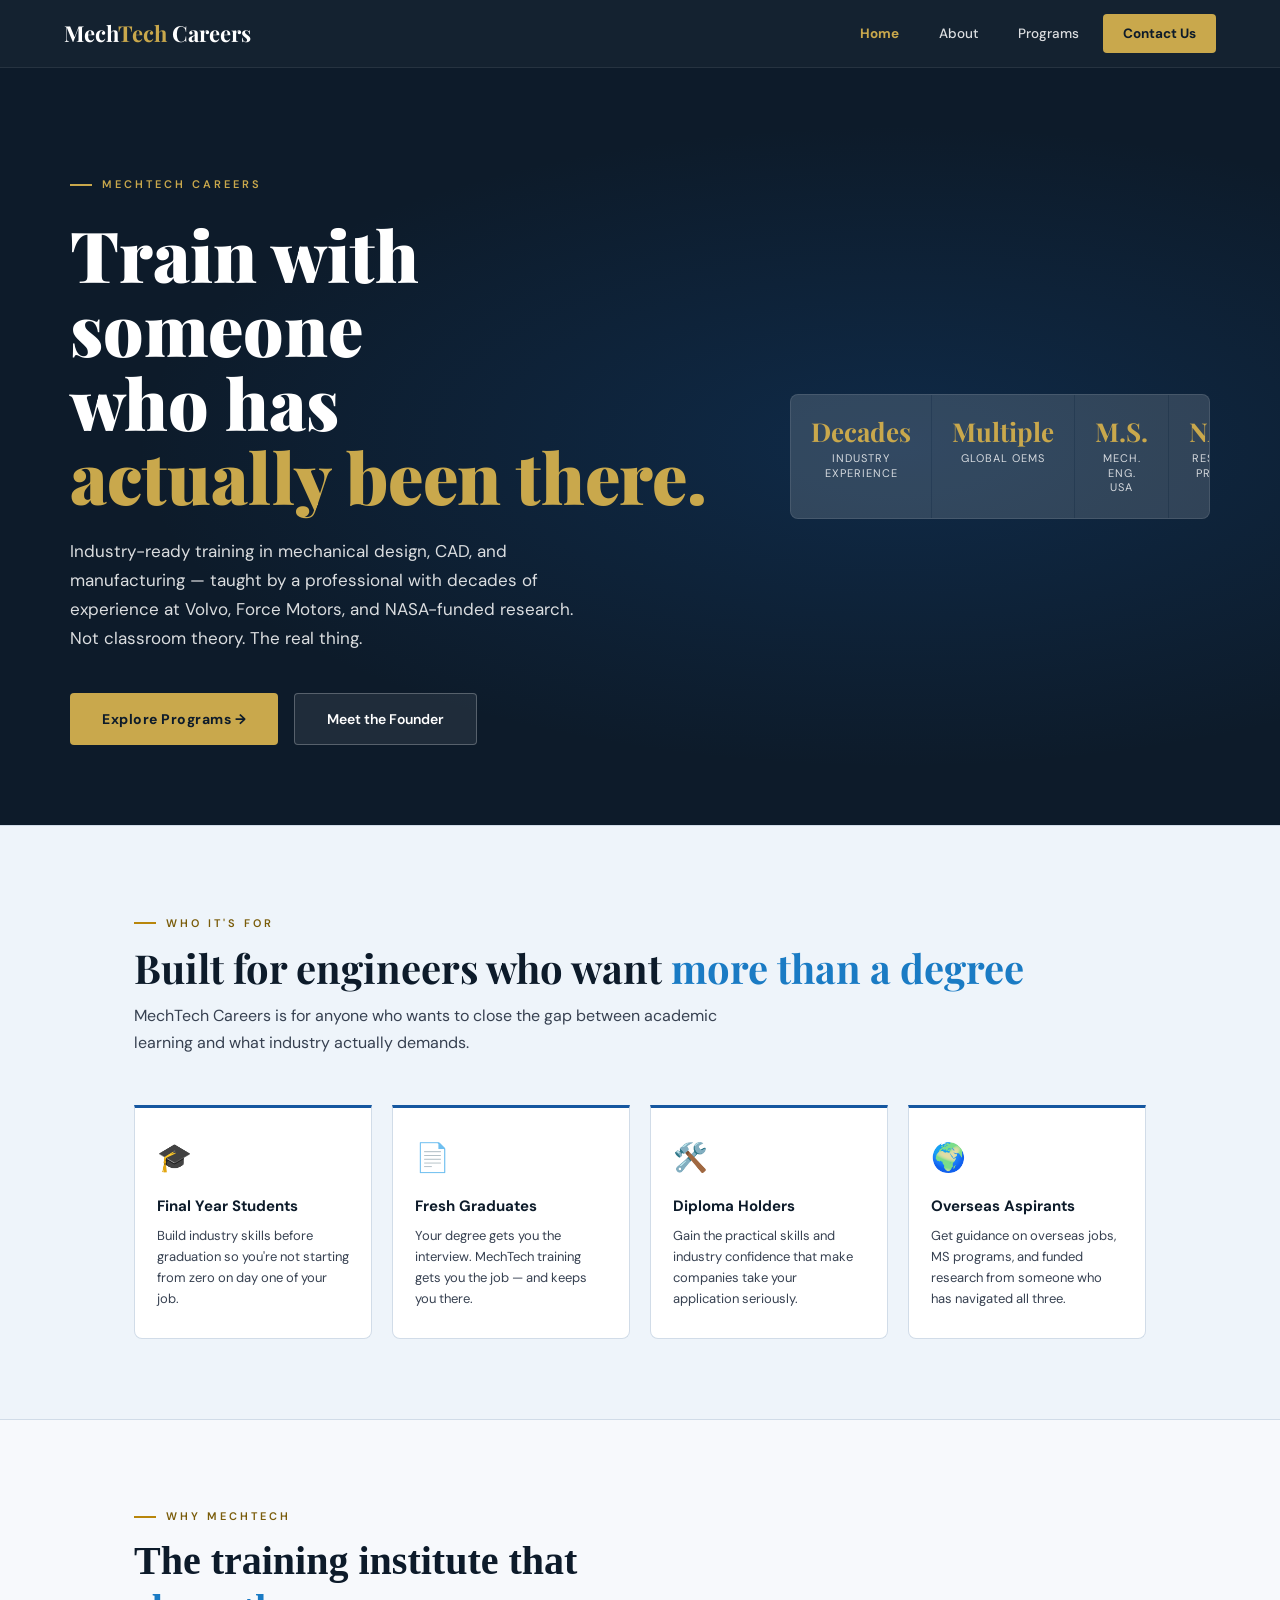
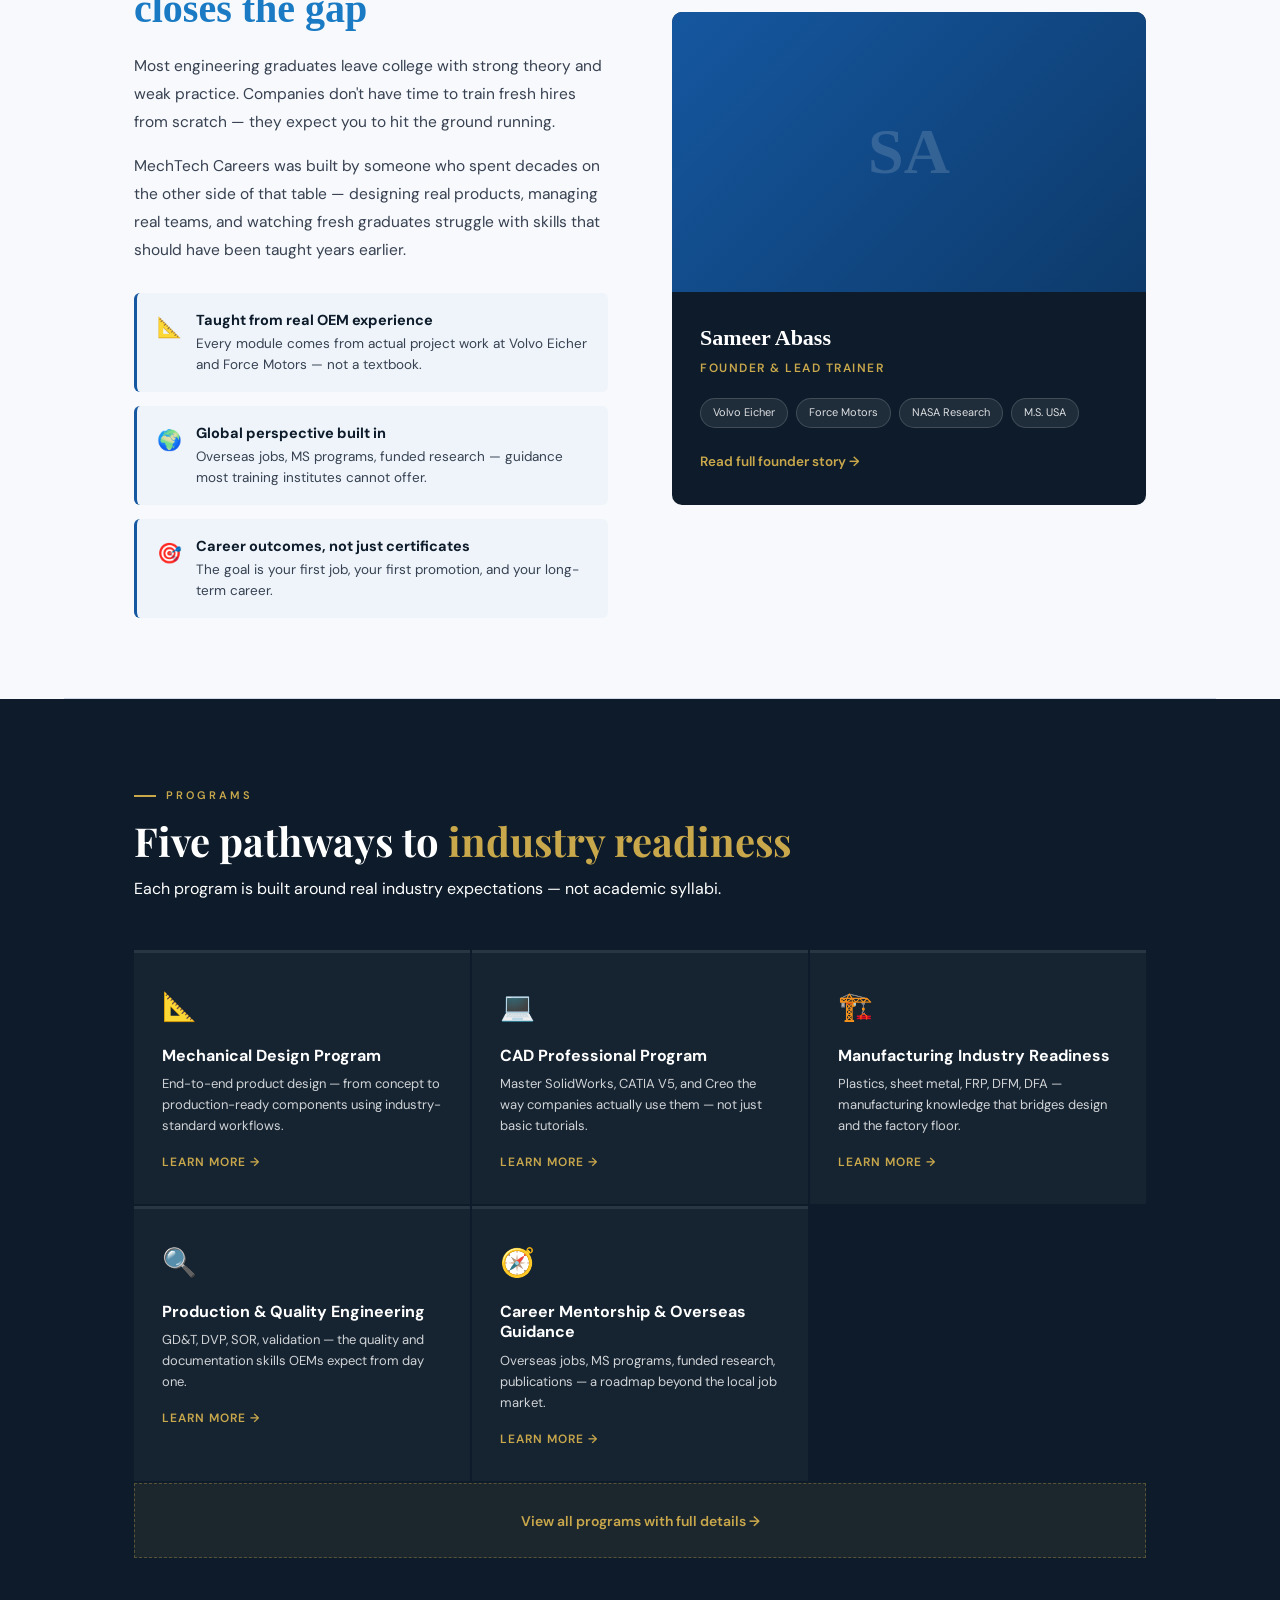
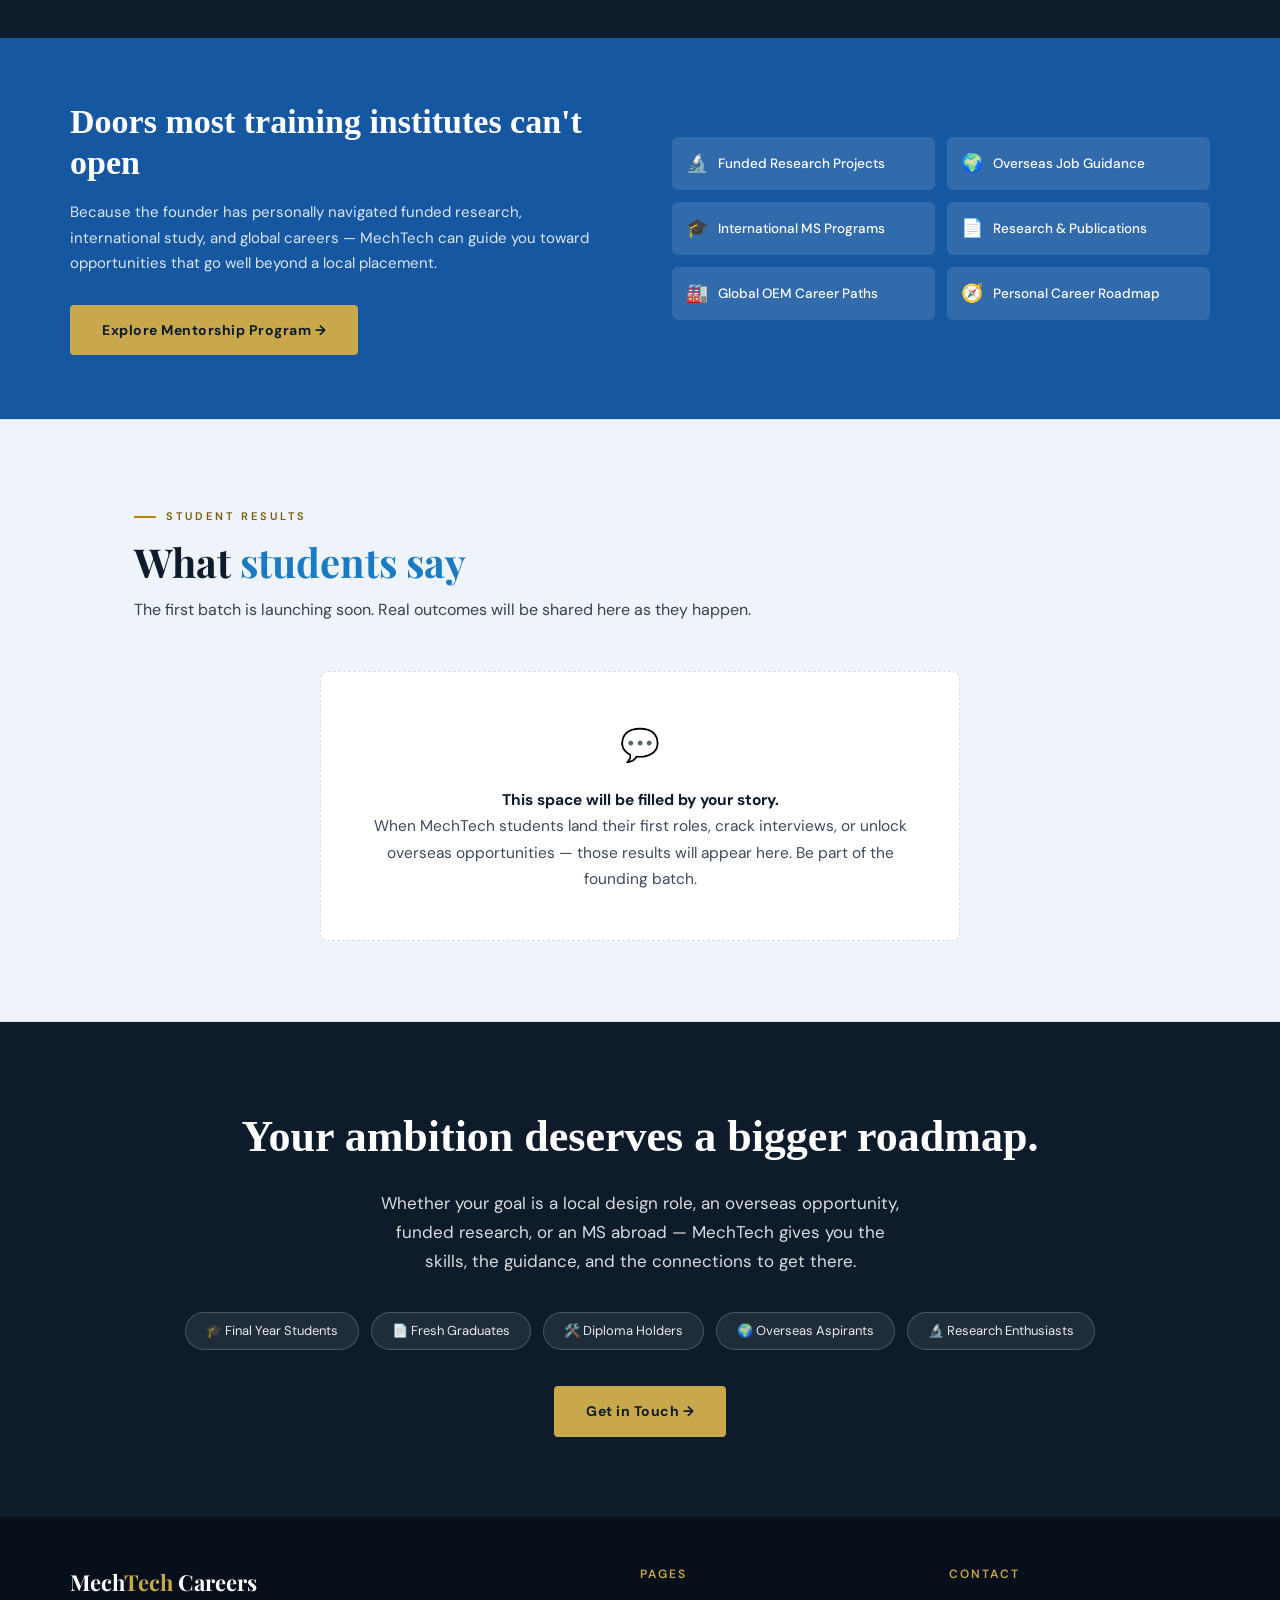
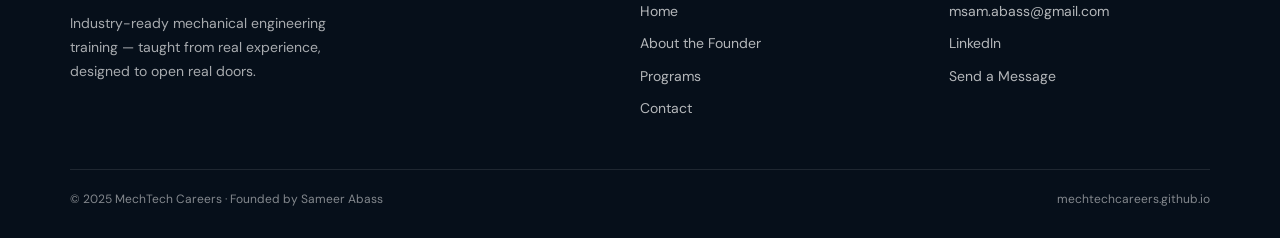
==== index.html @ c29cc92e "Add files via upload" ====
<!DOCTYPE html>

<html lang="en">
<head>
<meta charset="UTF-8">
<meta name="viewport" content="width=device-width, initial-scale=1.0">
<title>MechTech Careers — Industry-Ready Mechanical Engineering Training</title>
<link href="https://fonts.googleapis.com/css2?family=Playfair+Display:wght@400;700;900&family=DM+Sans:ital,wght@0,300;0,400;0,500;0,600;1,400&display=swap" rel="stylesheet">
<link rel="stylesheet" href="nav.css">
<style>
  /* ── HERO (dark navy — same as about.html hero) ── */
  .hero { background: #0D1B2A; padding: 100px 64px 80px; position: relative; overflow: hidden; }
  .hero::before { content: ''; position: absolute; inset: 0; background: radial-gradient(ellipse at 70% 50%, rgba(21,87,160,0.25), transparent 60%); pointer-events: none; }
  .hero-inner { max-width: 1140px; margin: 0 auto; display: grid; grid-template-columns: 1fr 420px; gap: 64px; align-items: center; position: relative; z-index: 2; }
  .hero-tag { display: inline-flex; align-items: center; gap: 10px; font-size: 11px; letter-spacing: 3px; text-transform: uppercase; color: #C9A84C; font-weight: 600; margin-bottom: 24px; animation: fadeUp 0.6s ease both; }
  .hero-tag::before { content: ''; width: 22px; height: 2px; background: #C9A84C; }
  .hero-h1 { font-family: 'Playfair Display', serif; font-size: clamp(44px,5.5vw,72px); font-weight: 900; line-height: 1.05; color: #ffffff; margin-bottom: 24px; animation: fadeUp 0.6s 0.1s ease both; }
  .hero-h1 em { color: #C9A84C; font-style: normal; display: block; }
  .hero-sub { font-size: 17px; color: rgba(255,255,255,0.85); line-height: 1.7; max-width: 520px; margin-bottom: 40px; animation: fadeUp 0.6s 0.2s ease both; }
  .hero-btns { display: flex; gap: 16px; flex-wrap: wrap; animation: fadeUp 0.6s 0.3s ease both; }
  .hero-stats { display: grid; grid-template-columns: repeat(4,1fr); gap: 1px; background: rgba(255,255,255,0.1); border: 1px solid rgba(255,255,255,0.15); border-radius: 8px; overflow: hidden; animation: fadeUp 0.6s 0.4s ease both; }
  .h-stat { background: rgba(255,255,255,0.05); padding: 24px 20px; text-align: center; }
  .h-stat-num { font-family: 'Playfair Display', serif; font-size: 26px; font-weight: 700; color: #C9A84C; line-height: 1; margin-bottom: 6px; }
  .h-stat-lbl { font-size: 11px; color: rgba(255,255,255,0.80); text-transform: uppercase; letter-spacing: 1px; line-height: 1.3; }

/* ── WHO IS THIS FOR (tinted bg — same as .gap-bg in about.html) ── */
.audience-grid { display: grid; grid-template-columns: repeat(4,1fr); gap: 20px; }
.audience-card { background: #FFFFFF; border: 1px solid #D1DCE8; border-top: 3px solid #1557A0; border-radius: 0 0 8px 8px; padding: 28px 22px; transition: border-top-color 0.3s, transform 0.3s, box-shadow 0.3s; }
.audience-card:hover { border-top-color: #B8860B; transform: translateY(-4px); box-shadow: 0 8px 24px rgba(0,0,0,0.08); }
.ac-icon { font-size: 28px; margin-bottom: 14px; }
.ac-title { font-size: 15px; font-weight: 700; color: #0D1B2A; margin-bottom: 8px; }
.ac-desc { font-size: 13px; color: #374151; line-height: 1.6; }

/* ── WHY MECHTECH (light bg — same as wrap sections in about.html) ── */
.why-grid { display: grid; grid-template-columns: 1fr 1fr; gap: 64px; align-items: center; }
.why-title { font-family: ‘Playfair Display’, serif; font-size: clamp(28px,3.5vw,40px); font-weight: 700; color: #0D1B2A; line-height: 1.2; margin-bottom: 20px; }
.why-title em { color: #1A7BC4; font-style: normal; }
.why-body p { font-size: 15.5px; color: #374151; line-height: 1.8; margin-bottom: 16px; }
.why-points { display: flex; flex-direction: column; gap: 14px; margin-top: 28px; }
.why-point { display: flex; align-items: flex-start; gap: 14px; padding: 16px 20px; background: #EEF4FA; border-radius: 6px; border-left: 3px solid #1557A0; }
.why-point-icon { font-size: 20px; flex-shrink: 0; margin-top: 2px; }
.why-point-title { font-size: 14.5px; font-weight: 700; color: #0D1B2A; margin-bottom: 2px; }
.why-point-desc { font-size: 13.5px; color: #374151; line-height: 1.55; }

/* ── FOUNDER CARD (dark card — same as hero-panel in about.html) ── */
.founder-card { background: #0D1B2A; border-radius: 10px; overflow: hidden; }
.founder-card-photo { width: 100%; height: 280px; background: linear-gradient(135deg, #1557A0, #0D3A6A); display: flex; align-items: center; justify-content: center; overflow: hidden; }
.founder-card-photo img { width: 100%; height: 100%; object-fit: cover; object-position: center top; }
.founder-card-initials { font-family: ‘Playfair Display’, serif; font-size: 64px; font-weight: 700; color: rgba(255,255,255,0.15); }
.founder-card-body { padding: 28px 28px 32px; }
.founder-card-name { font-family: ‘Playfair Display’, serif; font-size: 22px; font-weight: 700; color: #ffffff; margin-bottom: 4px; }
.founder-card-role { font-size: 12px; color: #C9A84C; letter-spacing: 1.5px; text-transform: uppercase; margin-bottom: 20px; font-weight: 600; }
.founder-card-tags { display: flex; flex-wrap: wrap; gap: 8px; margin-bottom: 20px; }
.fc-tag { font-size: 11px; background: rgba(255,255,255,0.08); border: 1px solid rgba(255,255,255,0.15); color: rgba(255,255,255,0.85); padding: 5px 12px; border-radius: 20px; }
.founder-card-link { display: inline-flex; align-items: center; gap: 8px; color: #C9A84C; font-size: 13.5px; font-weight: 600; text-decoration: none; transition: gap 0.2s; }
.founder-card-link:hover { gap: 12px; }

/* ── PROGRAMS (dark navy — same as .xb-bg in about.html) ── */
.prog-grid { display: grid; grid-template-columns: repeat(3,1fr); gap: 2px; margin-top: 40px; }
.prog-card { background: rgba(255,255,255,0.04); padding: 32px 28px; border-top: 3px solid rgba(255,255,255,0.08); transition: background 0.3s, border-color 0.3s; text-decoration: none; display: block; }
.prog-card:hover { background: rgba(255,255,255,0.08); border-top-color: #C9A84C; }
.prog-icon { font-size: 28px; margin-bottom: 16px; }
.prog-name { font-size: 16px; font-weight: 700; color: #ffffff; margin-bottom: 8px; line-height: 1.3; }
.prog-desc { font-size: 13px; color: rgba(255,255,255,0.80); line-height: 1.6; margin-bottom: 16px; }
.prog-link { font-size: 12px; color: #C9A84C; font-weight: 600; letter-spacing: 1px; text-transform: uppercase; }
.prog-more { grid-column: 1/-1; background: rgba(201,168,76,0.08); border: 1px dashed rgba(201,168,76,0.35); padding: 24px; text-align: center; text-decoration: none; display: block; transition: background 0.3s; }
.prog-more:hover { background: rgba(201,168,76,0.14); }
.prog-more span { font-size: 14px; color: #C9A84C; font-weight: 600; }

/* ── BEYOND STRIP (blue — same as .bridge-banner in about.html) ── */
.beyond-strip { background: #1557A0; padding: 64px; }
.beyond-inner { max-width: 1140px; margin: 0 auto; display: grid; grid-template-columns: 1fr 1fr; gap: 64px; align-items: center; }
.beyond-title { font-family: ‘Playfair Display’, serif; font-size: clamp(24px,3vw,34px); font-weight: 700; color: #ffffff; line-height: 1.2; margin-bottom: 16px; }
.beyond-body { font-size: 15px; color: rgba(255,255,255,0.85); line-height: 1.7; margin-bottom: 28px; }
.beyond-items { display: grid; grid-template-columns: 1fr 1fr; gap: 12px; }
.beyond-item { display: flex; align-items: center; gap: 10px; font-size: 13.5px; color: #ffffff; background: rgba(255,255,255,0.12); padding: 12px 14px; border-radius: 6px; font-weight: 500; }
.beyond-item span { font-size: 18px; }

/* ── TESTIMONIAL (tinted bg) ── */
.test-box { background: #FFFFFF; border: 1px dashed #D1DCE8; border-radius: 8px; padding: 48px; max-width: 640px; margin: 0 auto; text-align: center; }
.test-icon { font-size: 32px; margin-bottom: 16px; }
.test-box p { font-size: 15.5px; color: #3D4A5C; line-height: 1.7; }
.test-box strong { color: #0D1B2A; }

/* ── CTA BANNER (dark navy — same as .cta-bg in about.html) ── */
.cta-banner { background: #0D1B2A; padding: 80px 64px; text-align: center; position: relative; overflow: hidden; }
.cta-banner::before { content: ‘’; position: absolute; inset: 0; background: radial-gradient(ellipse at 50% 50%, rgba(21,87,160,0.35), transparent 65%); pointer-events: none; }
.cta-banner h2 { font-family: ‘Playfair Display’, serif; font-size: clamp(28px,4vw,44px); color: #ffffff; margin-bottom: 16px; position: relative; }
.cta-banner p { font-size: 17px; color: rgba(255,255,255,0.85); max-width: 520px; margin: 0 auto 36px; line-height: 1.7; position: relative; }
.cta-chips { display: flex; justify-content: center; gap: 12px; flex-wrap: wrap; margin-bottom: 36px; position: relative; }
.cta-chip { background: rgba(255,255,255,0.08); border: 1px solid rgba(255,255,255,0.2); border-radius: 40px; padding: 8px 20px; font-size: 13px; color: rgba(255,255,255,0.90); }

@media(max-width:960px) {
.hero { padding: 72px 28px 56px; }
.hero-inner { grid-template-columns: 1fr; }
.hero-stats { grid-template-columns: repeat(2,1fr); }
.audience-grid { grid-template-columns: 1fr 1fr; }
.why-grid { grid-template-columns: 1fr; }
.prog-grid { grid-template-columns: 1fr 1fr; }
.beyond-strip { padding: 48px 28px; }
.beyond-inner { grid-template-columns: 1fr; }
.beyond-items { grid-template-columns: 1fr; }
.cta-banner { padding: 64px 28px; }
}
@media(max-width:580px) {
.audience-grid, .prog-grid { grid-template-columns: 1fr; }
}
</style>

</head>
<body>

<nav class="nav" id="nav">
  <a href="index.html" class="nav-brand">Mech<span>Tech</span> Careers</a>
  <div class="nav-links">
    <a href="index.html" class="active">Home</a>
    <a href="about.html">About</a>
    <a href="programs.html">Programs</a>
    <a href="contact.html" class="nav-cta">Contact Us</a>
  </div>
  <div class="nav-toggle" id="navToggle" onclick="toggleNav()"><span></span><span></span><span></span></div>
</nav>
<div class="nav-mobile" id="navMobile">
  <a href="index.html" class="active">Home</a>
  <a href="about.html">About the Founder</a>
  <a href="programs.html">Programs</a>
  <a href="contact.html" class="nav-cta">Contact Us</a>
</div>

<!-- HERO -->

<section class="hero">
  <div class="hero-inner">
    <div>
      <div class="hero-tag">MechTech Careers</div>
      <h1 class="hero-h1">Train with someone<br>who has <em>actually been there.</em></h1>
      <p class="hero-sub">Industry-ready training in mechanical design, CAD, and manufacturing — taught by a professional with decades of experience at Volvo, Force Motors, and NASA-funded research. Not classroom theory. The real thing.</p>
      <div class="hero-btns">
        <a href="programs.html" class="btn-gold">Explore Programs →</a>
        <a href="about.html" class="btn-outline">Meet the Founder</a>
      </div>
    </div>
    <div>
      <div class="hero-stats">
        <div class="h-stat"><div class="h-stat-num">Decades</div><div class="h-stat-lbl">Industry Experience</div></div>
        <div class="h-stat"><div class="h-stat-num">Multiple</div><div class="h-stat-lbl">Global OEMs</div></div>
        <div class="h-stat"><div class="h-stat-num">M.S.</div><div class="h-stat-lbl">Mech. Eng. USA</div></div>
        <div class="h-stat"><div class="h-stat-num">NASA</div><div class="h-stat-lbl">Research Project</div></div>
      </div>
    </div>
  </div>
</section>

<!-- WHO IS THIS FOR -->

<section class="section-tint">
  <div class="wrap">
    <div class="eyebrow">Who It's For</div>
    <h2 class="sec-title">Built for engineers who want <em>more than a degree</em></h2>
    <p class="sec-sub">MechTech Careers is for anyone who wants to close the gap between academic learning and what industry actually demands.</p>
    <div class="audience-grid">
      <div class="audience-card"><div class="ac-icon">🎓</div><div class="ac-title">Final Year Students</div><div class="ac-desc">Build industry skills before graduation so you're not starting from zero on day one of your job.</div></div>
      <div class="audience-card"><div class="ac-icon">📄</div><div class="ac-title">Fresh Graduates</div><div class="ac-desc">Your degree gets you the interview. MechTech training gets you the job — and keeps you there.</div></div>
      <div class="audience-card"><div class="ac-icon">🛠️</div><div class="ac-title">Diploma Holders</div><div class="ac-desc">Gain the practical skills and industry confidence that make companies take your application seriously.</div></div>
      <div class="audience-card"><div class="ac-icon">🌍</div><div class="ac-title">Overseas Aspirants</div><div class="ac-desc">Get guidance on overseas jobs, MS programs, and funded research from someone who has navigated all three.</div></div>
    </div>
  </div>
</section>

<!-- WHY MECHTECH -->

<section class="section-light">
  <div class="wrap">
    <div class="why-grid">
      <div class="why-body">
        <div class="eyebrow">Why MechTech</div>
        <h2 class="why-title">The training institute that <em>closes the gap</em></h2>
        <p>Most engineering graduates leave college with strong theory and weak practice. Companies don't have time to train fresh hires from scratch — they expect you to hit the ground running.</p>
        <p>MechTech Careers was built by someone who spent decades on the other side of that table — designing real products, managing real teams, and watching fresh graduates struggle with skills that should have been taught years earlier.</p>
        <div class="why-points">
          <div class="why-point"><div class="why-point-icon">📐</div><div><div class="why-point-title">Taught from real OEM experience</div><div class="why-point-desc">Every module comes from actual project work at Volvo Eicher and Force Motors — not a textbook.</div></div></div>
          <div class="why-point"><div class="why-point-icon">🌍</div><div><div class="why-point-title">Global perspective built in</div><div class="why-point-desc">Overseas jobs, MS programs, funded research — guidance most training institutes cannot offer.</div></div></div>
          <div class="why-point"><div class="why-point-icon">🎯</div><div><div class="why-point-title">Career outcomes, not just certificates</div><div class="why-point-desc">The goal is your first job, your first promotion, and your long-term career.</div></div></div>
        </div>
      </div>
      <div>
        <div class="founder-card">
          <div class="founder-card-photo">
            <img src="founder.jpg" alt="Sameer Abass" onerror="this.style.display='none';this.nextElementSibling.style.display='flex'">
            <div class="founder-card-initials" style="display:none">SA</div>
          </div>
          <div class="founder-card-body">
            <div class="founder-card-name">Sameer Abass</div>
            <div class="founder-card-role">Founder & Lead Trainer</div>
            <div class="founder-card-tags">
              <span class="fc-tag">Volvo Eicher</span>
              <span class="fc-tag">Force Motors</span>
              <span class="fc-tag">NASA Research</span>
              <span class="fc-tag">M.S. USA</span>
            </div>
            <a href="about.html" class="founder-card-link">Read full founder story →</a>
          </div>
        </div>
      </div>
    </div>
  </div>
</section>

<div class="divider"></div>

<!-- PROGRAMS -->

<section class="section-dark">
  <div class="wrap">
    <div class="eyebrow-light">Programs</div>
    <h2 class="sec-title-light">Five pathways to <em>industry readiness</em></h2>
    <p class="sec-sub-light">Each program is built around real industry expectations — not academic syllabi.</p>
    <div class="prog-grid">
      <a href="programs.html#mechanical-design" class="prog-card"><div class="prog-icon">📐</div><div class="prog-name">Mechanical Design Program</div><div class="prog-desc">End-to-end product design — from concept to production-ready components using industry-standard workflows.</div><div class="prog-link">Learn more →</div></a>
      <a href="programs.html#cad" class="prog-card"><div class="prog-icon">💻</div><div class="prog-name">CAD Professional Program</div><div class="prog-desc">Master SolidWorks, CATIA V5, and Creo the way companies actually use them — not just basic tutorials.</div><div class="prog-link">Learn more →</div></a>
      <a href="programs.html#manufacturing" class="prog-card"><div class="prog-icon">🏗️</div><div class="prog-name">Manufacturing Industry Readiness</div><div class="prog-desc">Plastics, sheet metal, FRP, DFM, DFA — manufacturing knowledge that bridges design and the factory floor.</div><div class="prog-link">Learn more →</div></a>
      <a href="programs.html#quality" class="prog-card"><div class="prog-icon">🔍</div><div class="prog-name">Production & Quality Engineering</div><div class="prog-desc">GD&T, DVP, SOR, validation — the quality and documentation skills OEMs expect from day one.</div><div class="prog-link">Learn more →</div></a>
      <a href="programs.html#mentorship" class="prog-card"><div class="prog-icon">🧭</div><div class="prog-name">Career Mentorship & Overseas Guidance</div><div class="prog-desc">Overseas jobs, MS programs, funded research, publications — a roadmap beyond the local job market.</div><div class="prog-link">Learn more →</div></a>
      <a href="programs.html" class="prog-more"><span>View all programs with full details →</span></a>
    </div>
  </div>
</section>

<!-- BEYOND BORDERS -->

<div class="beyond-strip">
  <div class="beyond-inner">
    <div>
      <h2 class="beyond-title">Doors most training institutes can't open</h2>
      <p class="beyond-body">Because the founder has personally navigated funded research, international study, and global careers — MechTech can guide you toward opportunities that go well beyond a local placement.</p>
      <a href="programs.html#mentorship" class="btn-gold">Explore Mentorship Program →</a>
    </div>
    <div class="beyond-items">
      <div class="beyond-item"><span>🔬</span> Funded Research Projects</div>
      <div class="beyond-item"><span>🌍</span> Overseas Job Guidance</div>
      <div class="beyond-item"><span>🎓</span> International MS Programs</div>
      <div class="beyond-item"><span>📄</span> Research & Publications</div>
      <div class="beyond-item"><span>🏭</span> Global OEM Career Paths</div>
      <div class="beyond-item"><span>🧭</span> Personal Career Roadmap</div>
    </div>
  </div>
</div>

<!-- TESTIMONIALS -->

<section class="section-tint">
  <div class="wrap">
    <div class="eyebrow">Student Results</div>
    <h2 class="sec-title">What <em>students say</em></h2>
    <p class="sec-sub">The first batch is launching soon. Real outcomes will be shared here as they happen.</p>
    <div class="test-box">
      <div class="test-icon">💬</div>
      <p><strong>This space will be filled by your story.</strong><br>When MechTech students land their first roles, crack interviews, or unlock overseas opportunities — those results will appear here. Be part of the founding batch.</p>
    </div>
  </div>
</section>

<!-- CTA -->

<section class="cta-banner">
  <h2>Your ambition deserves a bigger roadmap.</h2>
  <p>Whether your goal is a local design role, an overseas opportunity, funded research, or an MS abroad — MechTech gives you the skills, the guidance, and the connections to get there.</p>
  <div class="cta-chips">
    <span class="cta-chip">🎓 Final Year Students</span>
    <span class="cta-chip">📄 Fresh Graduates</span>
    <span class="cta-chip">🛠️ Diploma Holders</span>
    <span class="cta-chip">🌍 Overseas Aspirants</span>
    <span class="cta-chip">🔬 Research Enthusiasts</span>
  </div>
  <a href="contact.html" class="btn-gold">Get in Touch →</a>
</section>

<!-- FOOTER -->

<footer class="footer">
  <div class="footer-grid">
    <div><div class="footer-brand">Mech<span>Tech</span> Careers</div><p class="footer-desc">Industry-ready mechanical engineering training — taught from real experience, designed to open real doors.</p></div>
    <div class="footer-col"><h4>Pages</h4><a href="index.html">Home</a><a href="about.html">About the Founder</a><a href="programs.html">Programs</a><a href="contact.html">Contact</a></div>
    <div class="footer-col"><h4>Contact</h4><a href="mailto:msam.abass@gmail.com">msam.abass@gmail.com</a><a href="https://linkedin.com/in/sameerabass" target="_blank">LinkedIn</a><a href="contact.html">Send a Message</a></div>
  </div>
  <div class="footer-bottom"><div class="footer-copy">© 2025 MechTech Careers · Founded by Sameer Abass</div><div class="footer-copy">mechtechcareers.github.io</div></div>
</footer>

<script>
  window.addEventListener('scroll',()=>{ document.getElementById('nav').classList.toggle('scrolled',window.scrollY>20); });
  function toggleNav(){ document.getElementById('navToggle').classList.toggle('open'); document.getElementById('navMobile').classList.toggle('open'); }
  document.querySelectorAll('.nav-mobile a').forEach(a=>a.addEventListener('click',()=>{ document.getElementById('navToggle').classList.remove('open'); document.getElementById('navMobile').classList.remove('open'); }));
</script>

</body>
</html>
---- nav.css ----
/* ============================================================
   MECHTECH CAREERS — SHARED STYLES
   All colors/patterns copied exactly from the working about.html
   ============================================================ */

:root {
  --navy:     #0D1B2A;
  --blue:     #1557A0;
  --sky:      #1A7BC4;
  --gold:     #B8860B;
  --gold-lt:  #FFF8E7;
  --gold-mid: #C9A84C;
  --green:    #1A7A5E;
  --green-lt: #EAF7F2;
  --bg:       #F7F9FC;
  --bg2:      #EEF4FA;
  --white:    #FFFFFF;
  --text:     #111827;
  --text2:    #374151;
  --text3:    #3D4A5C;
  --border:   #D1DCE8;
  --nav-h:    68px;
}

* { margin: 0; padding: 0; box-sizing: border-box; }
body { font-family: 'DM Sans', sans-serif; background: #F7F9FC; color: #111827; overflow-x: hidden; line-height: 1.6; padding-top: var(--nav-h); }

/* ── STICKY NAV (dark — same as about.html topbar) ── */
.nav { position: fixed; top: 0; left: 0; right: 0; height: var(--nav-h); background: rgba(13,27,42,0.97); backdrop-filter: blur(12px); border-bottom: 1px solid rgba(255,255,255,0.08); z-index: 1000; display: flex; align-items: center; justify-content: space-between; padding: 0 64px; transition: box-shadow 0.3s; }
.nav.scrolled { box-shadow: 0 4px 24px rgba(0,0,0,0.3); }
.nav-brand { font-family: 'Playfair Display', serif; font-size: 22px; font-weight: 700; color: #fff; text-decoration: none; }
.nav-brand span { color: #C9A84C; }
.nav-links { display: flex; align-items: center; gap: 8px; }
.nav-links a { font-size: 13.5px; font-weight: 500; color: rgba(255,255,255,0.85); text-decoration: none; padding: 8px 16px; border-radius: 4px; transition: color 0.2s, background 0.2s; }
.nav-links a:hover { color: #fff; background: rgba(255,255,255,0.08); }
.nav-links a.active { color: #C9A84C; font-weight: 700; }
.nav-cta { background: #C9A84C !important; color: #0D1B2A !important; font-weight: 700 !important; padding: 9px 20px !important; border-radius: 4px !important; }
.nav-cta:hover { background: #dbb95a !important; }
.nav-toggle { display: none; flex-direction: column; gap: 5px; cursor: pointer; padding: 8px; }
.nav-toggle span { width: 24px; height: 2px; background: #fff; border-radius: 2px; transition: all 0.3s; display: block; }
.nav-toggle.open span:nth-child(1) { transform: rotate(45deg) translate(5px,5px); }
.nav-toggle.open span:nth-child(2) { opacity: 0; }
.nav-toggle.open span:nth-child(3) { transform: rotate(-45deg) translate(5px,-5px); }
.nav-mobile { display: none; position: fixed; top: var(--nav-h); left: 0; right: 0; background: rgba(13,27,42,0.98); backdrop-filter: blur(12px); border-bottom: 1px solid rgba(255,255,255,0.08); padding: 16px 0; z-index: 999; flex-direction: column; }
.nav-mobile.open { display: flex; }
.nav-mobile a { font-size: 15px; font-weight: 500; color: rgba(255,255,255,0.9); text-decoration: none; padding: 14px 32px; border-bottom: 1px solid rgba(255,255,255,0.06); transition: color 0.2s, background 0.2s; }
.nav-mobile a:hover, .nav-mobile a.active { color: #C9A84C; background: rgba(255,255,255,0.04); }
.nav-mobile .nav-cta { color: #0D1B2A !important; background: #C9A84C !important; margin: 12px 32px 4px; border-radius: 4px; text-align: center; }

/* ── PAGE HERO (dark navy — same as about.html hero) ── */
.page-hero { background: #0D1B2A; padding: 80px 64px 72px; position: relative; overflow: hidden; }
.page-hero::before { content: ''; position: absolute; inset: 0; background: radial-gradient(ellipse at 60% 50%, rgba(21,87,160,0.2), transparent 60%); pointer-events: none; }
.page-hero-inner { max-width: 1140px; margin: 0 auto; position: relative; z-index: 2; }
.page-hero-tag { display: inline-flex; align-items: center; gap: 10px; font-size: 11px; letter-spacing: 3px; text-transform: uppercase; color: #C9A84C; font-weight: 600; margin-bottom: 20px; }
.page-hero-tag::before { content: ''; width: 22px; height: 2px; background: #C9A84C; }
.page-hero h1 { font-family: 'Playfair Display', serif; font-size: clamp(40px,5vw,60px); font-weight: 900; color: #fff; line-height: 1.05; margin-bottom: 20px; }
.page-hero h1 em { color: #C9A84C; font-style: normal; display: block; }
.page-hero p { font-size: 17px; color: rgba(255,255,255,0.85); max-width: 580px; line-height: 1.7; }

/* ── SECTION WRAPPERS ── */
.wrap { max-width: 1140px; margin: 0 auto; padding: 80px 64px; }
/* Light bg section — same as skill-card area in about.html */
.section-light { background: #F7F9FC; }
/* Tinted bg — same as .gap-bg in about.html */
.section-tint { background: #EEF4FA; border-top: 1px solid #D1DCE8; border-bottom: 1px solid #D1DCE8; }
/* Dark navy section — same as .xb-bg in about.html */
.section-dark { background: #0D1B2A; }
/* Blue bridge strip — same as .bridge-banner in about.html */
.section-blue { background: #1557A0; }

/* ── EYEBROW LABELS ── */
/* On light bg — same as .eyebrow in about.html */
.eyebrow { display: inline-flex; align-items: center; gap: 10px; font-size: 11px; letter-spacing: 3px; text-transform: uppercase; color: #7A5C0A; font-weight: 600; margin-bottom: 12px; }
.eyebrow::before { content: ''; width: 22px; height: 2px; background: #B8860B; }
/* On dark bg — same as .xb-bg .eyebrow in about.html */
.eyebrow-light { display: inline-flex; align-items: center; gap: 10px; font-size: 11px; letter-spacing: 3px; text-transform: uppercase; color: #C9A84C; font-weight: 600; margin-bottom: 12px; }
.eyebrow-light::before { content: ''; width: 22px; height: 2px; background: #C9A84C; }

/* ── HEADINGS ── */
/* On light bg */
.sec-title { font-family: 'Playfair Display', serif; font-size: clamp(26px,3.5vw,40px); font-weight: 700; color: #0D1B2A; line-height: 1.2; margin-bottom: 10px; }
.sec-title em { color: #1A7BC4; font-style: normal; }
/* On dark bg */
.sec-title-light { font-family: 'Playfair Display', serif; font-size: clamp(26px,3.5vw,40px); font-weight: 700; color: #ffffff; line-height: 1.2; margin-bottom: 10px; }
.sec-title-light em { color: #C9A84C; font-style: normal; }

/* ── SUBTITLES ── */
.sec-sub { font-size: 16px; color: #374151; max-width: 640px; line-height: 1.7; margin-bottom: 48px; }
.sec-sub-light { font-size: 16px; color: #FFFFFF; max-width: 640px; line-height: 1.7; margin-bottom: 48px; }

/* ── DIVIDER ── */
.divider { height: 1px; background: #D1DCE8; margin: 0 64px; }

/* ── BUTTONS ── */
.btn-gold { display: inline-flex; align-items: center; gap: 8px; background: #C9A84C; color: #0D1B2A; padding: 14px 32px; font-size: 14px; font-weight: 700; letter-spacing: 0.5px; text-decoration: none; border-radius: 4px; transition: background 0.2s, transform 0.2s; }
.btn-gold:hover { background: #dbb95a; transform: translateY(-2px); }
.btn-outline { display: inline-flex; align-items: center; gap: 8px; background: rgba(255,255,255,0.08); border: 1px solid rgba(255,255,255,0.25); color: #fff; padding: 14px 32px; font-size: 14px; font-weight: 600; text-decoration: none; border-radius: 4px; transition: background 0.2s; }
.btn-outline:hover { background: rgba(255,255,255,0.16); }

/* ── WHITE CARD (on light bg) — same as .skill-card, .award-card in about.html ── */
.white-card { background: #FFFFFF; border: 1px solid #D1DCE8; border-top: 3px solid #1557A0; border-radius: 0 0 6px 6px; padding: 26px 22px; transition: border-top-color 0.3s, box-shadow 0.3s, transform 0.3s; }
.white-card:hover { border-top-color: #B8860B; box-shadow: 0 6px 20px rgba(0,0,0,0.07); transform: translateY(-3px); }
.white-card-title { font-size: 15px; font-weight: 700; color: #0D1B2A; margin-bottom: 8px; }
.white-card-desc { font-size: 13px; color: #374151; line-height: 1.65; margin-bottom: 12px; }
.white-card-tag { font-size: 10px; letter-spacing: 0.8px; text-transform: uppercase; background: #EEF4FA; border: 1px solid #D1DCE8; color: #1A7BC4; padding: 3px 8px; border-radius: 3px; font-weight: 600; }

/* ── DARK CARD (on navy bg) — same as .xb-card in about.html ── */
.dark-card { background: rgba(255,255,255,0.04); padding: 32px 24px; border-top: 3px solid transparent; transition: background 0.3s, border-color 0.3s; }
.dark-card:hover { background: rgba(255,255,255,0.07); border-top-color: #C9A84C; }
.dark-card-label { font-size: 10px; letter-spacing: 2px; text-transform: uppercase; color: rgba(255,255,255,0.5); font-weight: 600; margin-bottom: 6px; }
.dark-card-title { font-size: 14.5px; font-weight: 700; color: #fff; line-height: 1.3; margin-bottom: 14px; padding-bottom: 14px; border-bottom: 1px solid rgba(255,255,255,0.08); }
.dark-card-body { font-size: 13.5px; color: #FFFFFF; line-height: 1.6; }
.dark-card-accent { font-size: 16px; color: #C9A84C; margin-bottom: 8px; display: block; }
.dark-card-accent-label { font-size: 10px; letter-spacing: 2px; text-transform: uppercase; color: #C9A84C; font-weight: 600; margin-bottom: 6px; }

/* ── GREEN CALLOUT — same as .ymfu in about.html ── */
.green-tag { display: inline-flex; align-items: center; background: #EAF7F2; border: 1px solid #A8D8C8; color: #0D3D2A; font-size: 10px; font-weight: 700; letter-spacing: 2px; text-transform: uppercase; padding: 4px 10px; border-radius: 3px; margin-top: 8px; margin-bottom: 4px; }
.green-text { font-size: 13px; color: #0D3D2A; line-height: 1.55; font-style: italic; }

/* ── QUOTE BLOCK — same as .founder-quote in about.html ── */
.quote-block { background: #FFF8E7; border-left: 4px solid #B8860B; padding: 24px; border-radius: 0 6px 6px 0; margin-top: 24px; }
.quote-block p { font-family: 'Playfair Display', serif; font-size: 17px; font-style: italic; color: #3D2800; line-height: 1.65; }
.quote-block cite { display: block; font-size: 11px; letter-spacing: 2px; text-transform: uppercase; color: #7A5C0A; margin-top: 12px; font-style: normal; font-weight: 600; }

/* ── FOOTER ── */
.footer { background: #060F1A; padding: 48px 64px 28px; }
.footer-grid { max-width: 1140px; margin: 0 auto; display: grid; grid-template-columns: 2fr 1fr 1fr; gap: 48px; margin-bottom: 40px; }
.footer-brand { font-family: 'Playfair Display', serif; font-size: 22px; font-weight: 700; color: #fff; margin-bottom: 12px; }
.footer-brand span { color: #C9A84C; }
.footer-desc { font-size: 14px; color: rgba(255,255,255,0.65); line-height: 1.7; max-width: 280px; }
.footer-col h4 { font-size: 12px; letter-spacing: 2px; text-transform: uppercase; color: #C9A84C; font-weight: 600; margin-bottom: 16px; }
.footer-col a { display: block; font-size: 14px; color: rgba(255,255,255,0.70); text-decoration: none; margin-bottom: 10px; transition: color 0.2s; }
.footer-col a:hover { color: #fff; }
.footer-bottom { max-width: 1140px; margin: 0 auto; padding-top: 20px; border-top: 1px solid rgba(255,255,255,0.1); display: flex; justify-content: space-between; align-items: center; }
.footer-copy { font-size: 12px; color: rgba(255,255,255,0.5); }

/* ── ANIMATIONS ── */
@keyframes fadeUp { from { opacity: 0; transform: translateY(18px); } to { opacity: 1; transform: translateY(0); } }

/* ── RESPONSIVE ── */
@media(max-width:960px) {
  .nav { padding: 0 28px; }
  .nav-links { display: none; }
  .nav-toggle { display: flex; }
  .wrap { padding: 56px 28px; }
  .divider { margin: 0 28px; }
  .footer { padding: 40px 28px 24px; }
  .footer-grid { grid-template-columns: 1fr; gap: 32px; }
  .footer-bottom { flex-direction: column; gap: 8px; text-align: center; }
  .page-hero { padding: 56px 28px 48px; }
}
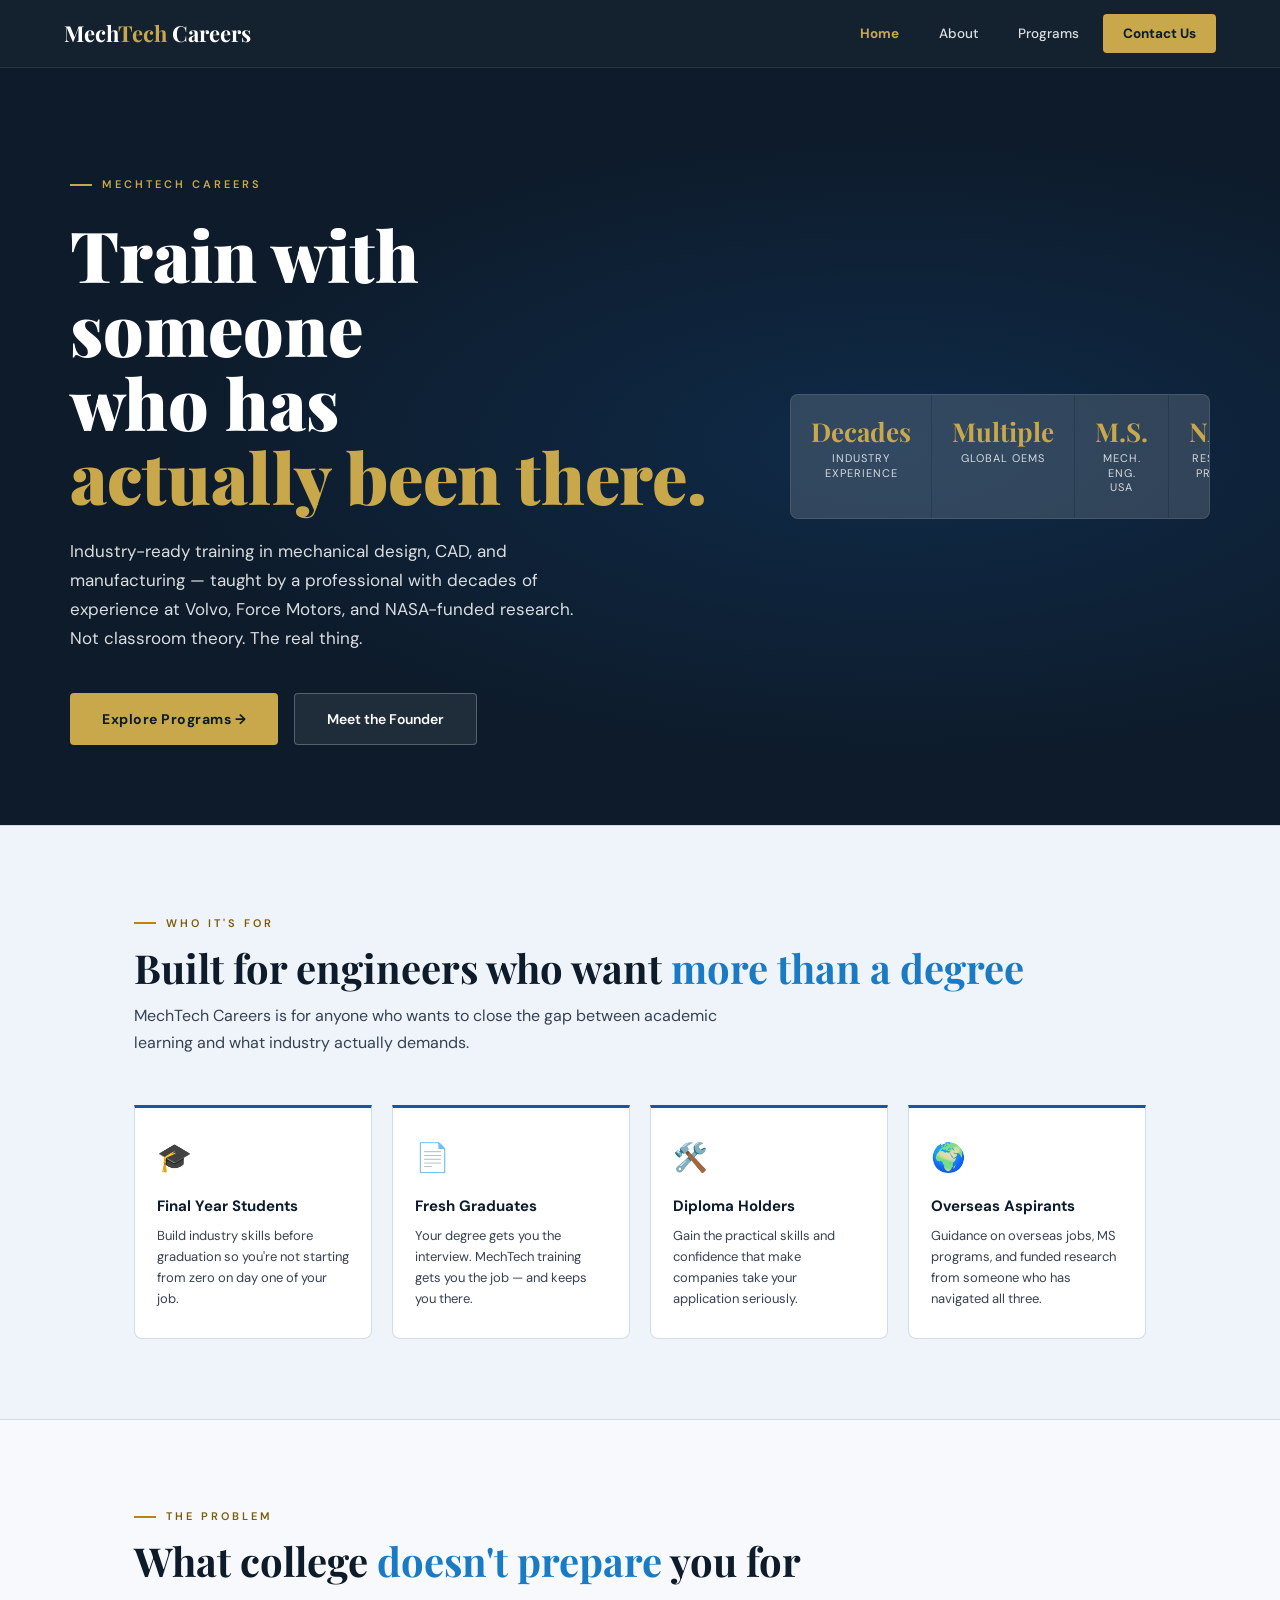
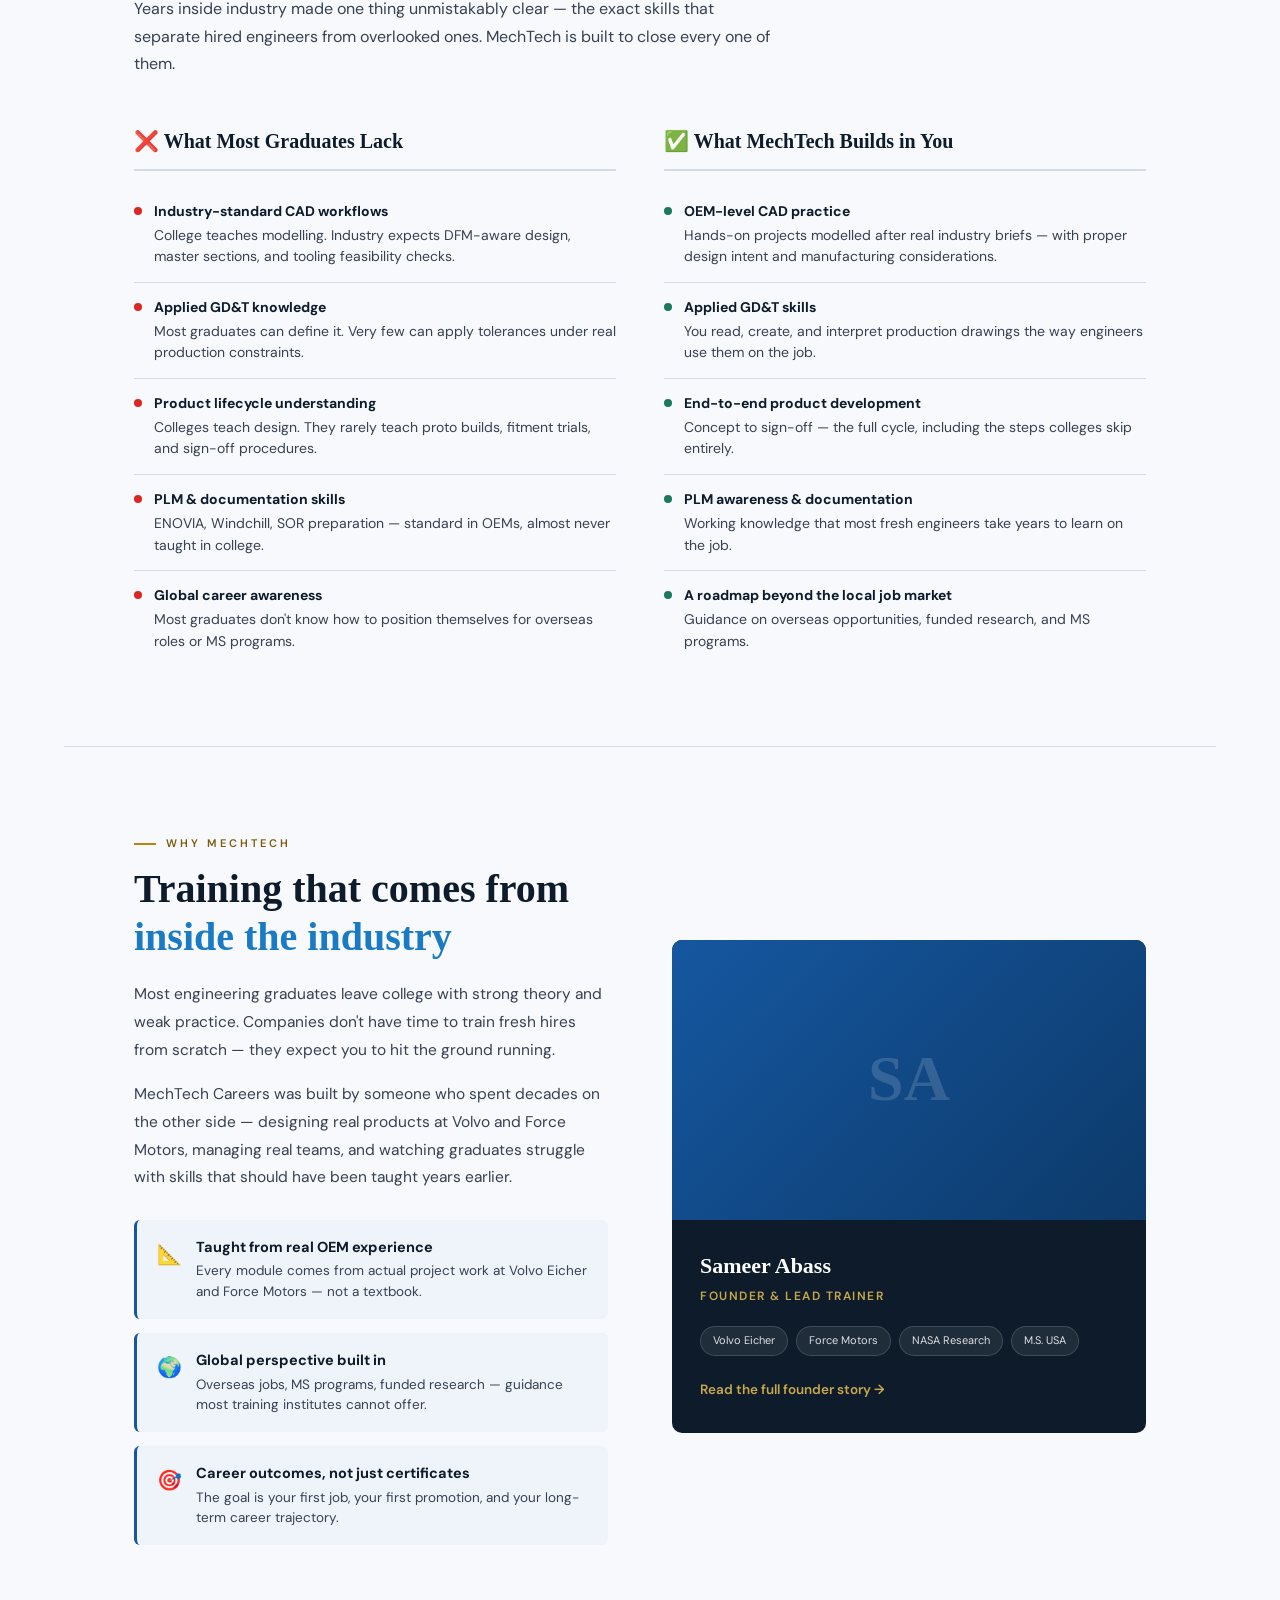
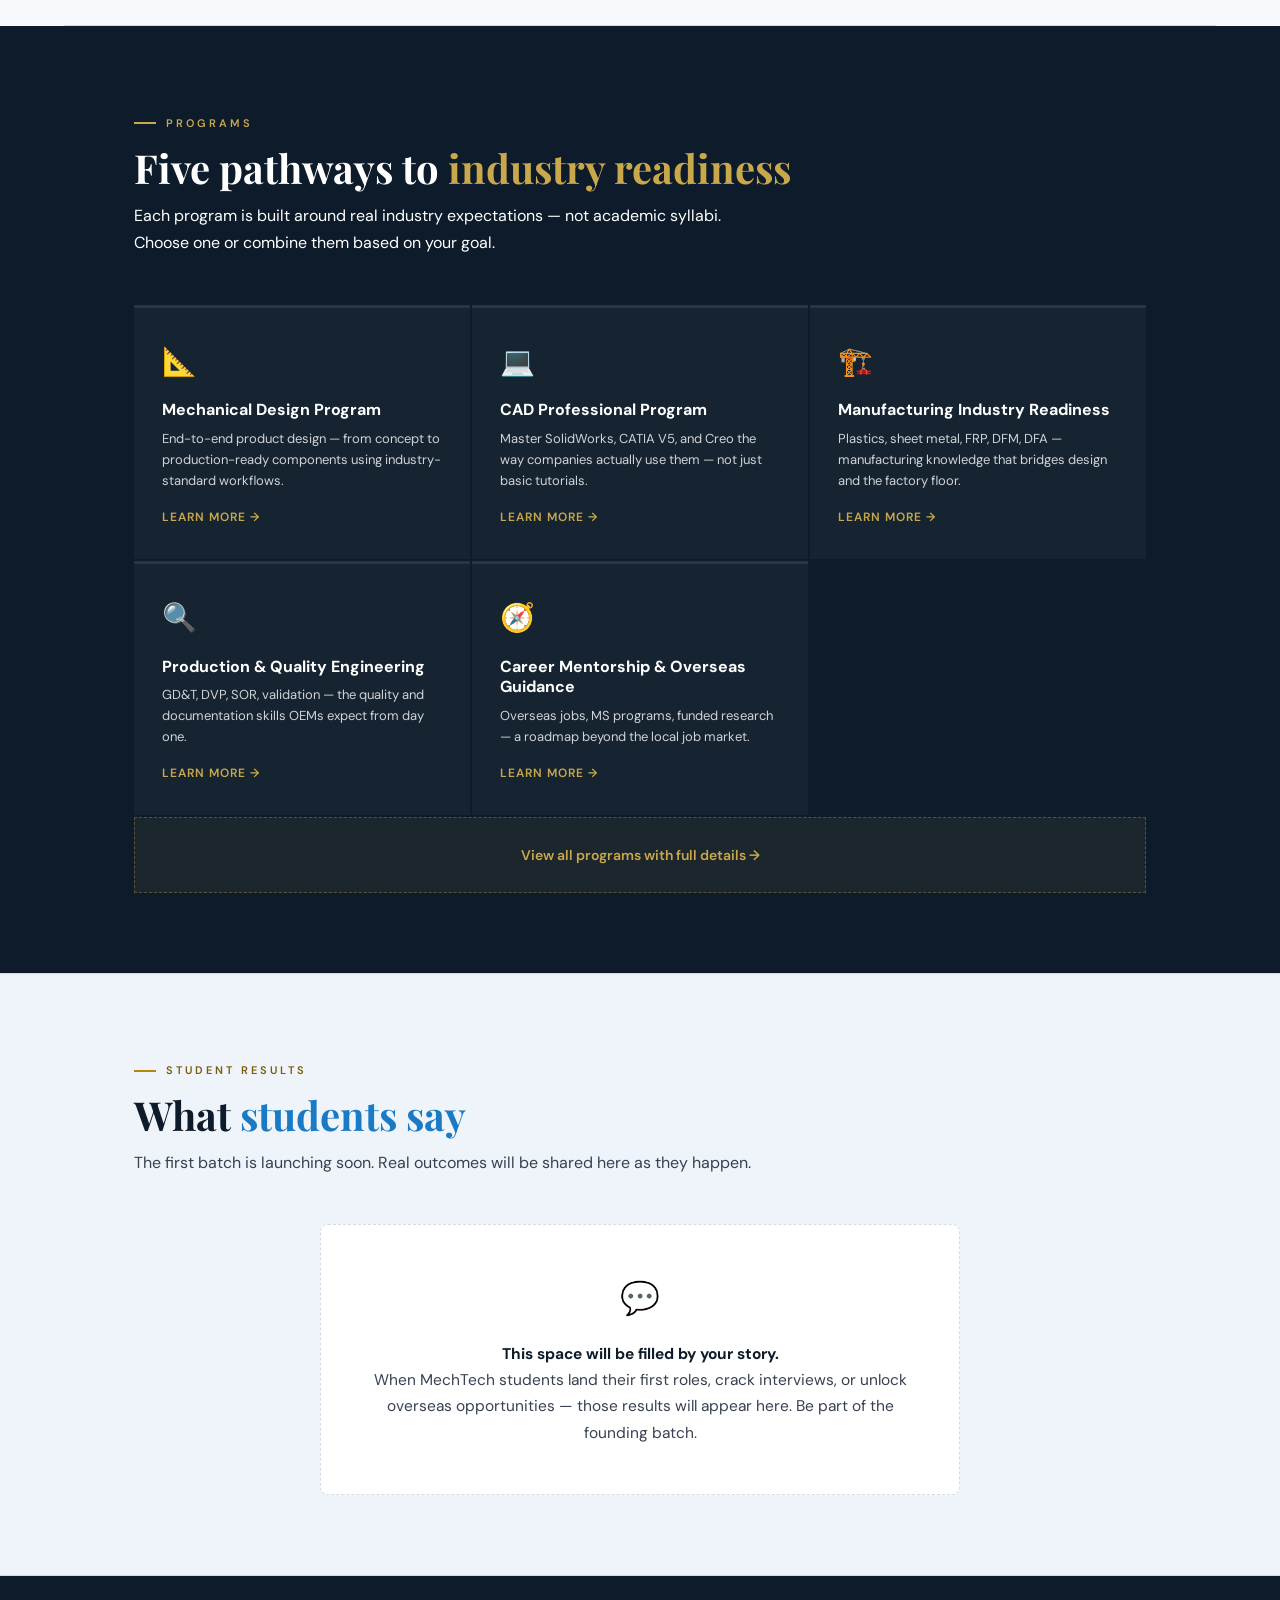
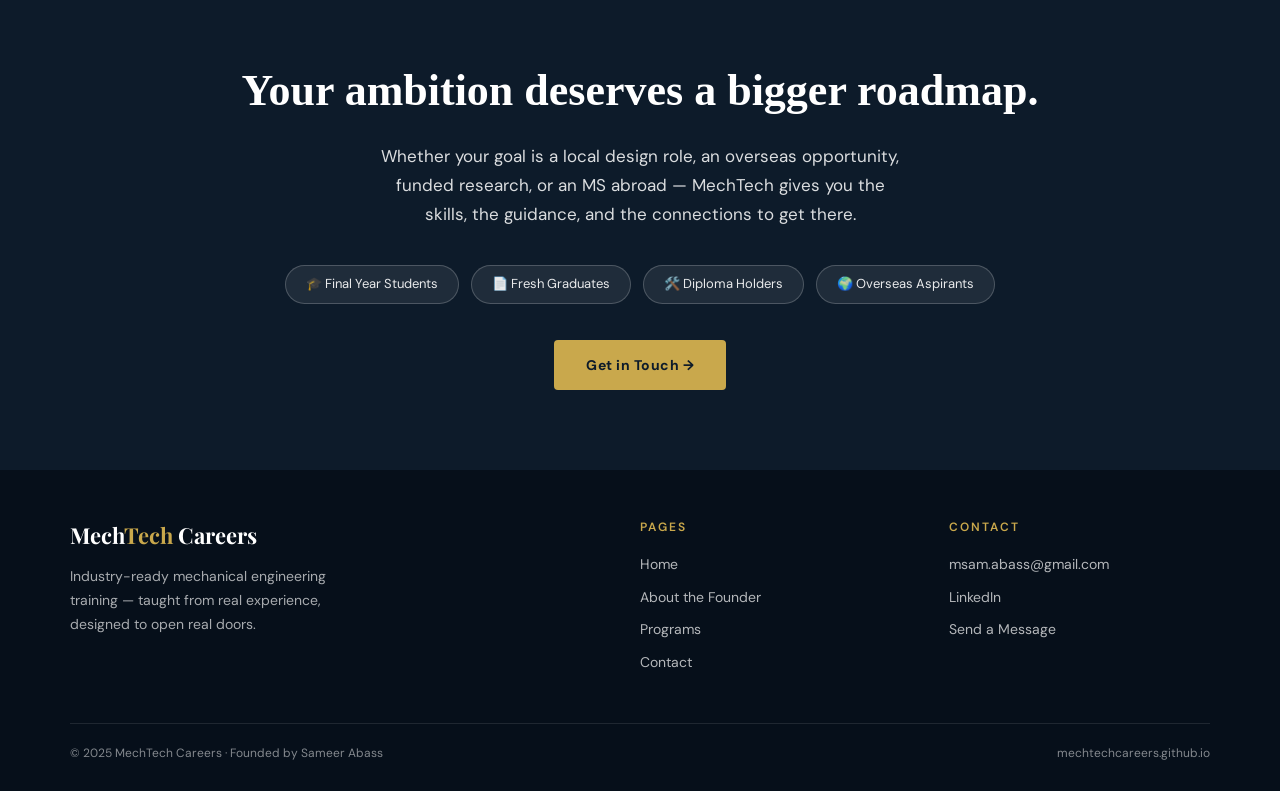
==== commit c0813538: "Add files via upload" ====
--- a/index.html
+++ b/index.html
@@ -8,126 +8,104 @@
 <link href="https://fonts.googleapis.com/css2?family=Playfair+Display:wght@400;700;900&family=DM+Sans:ital,wght@0,300;0,400;0,500;0,600;1,400&display=swap" rel="stylesheet">
 <link rel="stylesheet" href="nav.css">
 <style>
-  /* ── HERO (dark navy — same as about.html hero) ── */
-  .hero { background: #0D1B2A; padding: 100px 64px 80px; position: relative; overflow: hidden; }
-  .hero::before { content: ''; position: absolute; inset: 0; background: radial-gradient(ellipse at 70% 50%, rgba(21,87,160,0.25), transparent 60%); pointer-events: none; }
-  .hero-inner { max-width: 1140px; margin: 0 auto; display: grid; grid-template-columns: 1fr 420px; gap: 64px; align-items: center; position: relative; z-index: 2; }
-  .hero-tag { display: inline-flex; align-items: center; gap: 10px; font-size: 11px; letter-spacing: 3px; text-transform: uppercase; color: #C9A84C; font-weight: 600; margin-bottom: 24px; animation: fadeUp 0.6s ease both; }
-  .hero-tag::before { content: ''; width: 22px; height: 2px; background: #C9A84C; }
-  .hero-h1 { font-family: 'Playfair Display', serif; font-size: clamp(44px,5.5vw,72px); font-weight: 900; line-height: 1.05; color: #ffffff; margin-bottom: 24px; animation: fadeUp 0.6s 0.1s ease both; }
-  .hero-h1 em { color: #C9A84C; font-style: normal; display: block; }
-  .hero-sub { font-size: 17px; color: rgba(255,255,255,0.85); line-height: 1.7; max-width: 520px; margin-bottom: 40px; animation: fadeUp 0.6s 0.2s ease both; }
-  .hero-btns { display: flex; gap: 16px; flex-wrap: wrap; animation: fadeUp 0.6s 0.3s ease both; }
-  .hero-stats { display: grid; grid-template-columns: repeat(4,1fr); gap: 1px; background: rgba(255,255,255,0.1); border: 1px solid rgba(255,255,255,0.15); border-radius: 8px; overflow: hidden; animation: fadeUp 0.6s 0.4s ease both; }
-  .h-stat { background: rgba(255,255,255,0.05); padding: 24px 20px; text-align: center; }
-  .h-stat-num { font-family: 'Playfair Display', serif; font-size: 26px; font-weight: 700; color: #C9A84C; line-height: 1; margin-bottom: 6px; }
-  .h-stat-lbl { font-size: 11px; color: rgba(255,255,255,0.80); text-transform: uppercase; letter-spacing: 1px; line-height: 1.3; }
-
-/* ── WHO IS THIS FOR (tinted bg — same as .gap-bg in about.html) ── */
-.audience-grid { display: grid; grid-template-columns: repeat(4,1fr); gap: 20px; }
-.audience-card { background: #FFFFFF; border: 1px solid #D1DCE8; border-top: 3px solid #1557A0; border-radius: 0 0 8px 8px; padding: 28px 22px; transition: border-top-color 0.3s, transform 0.3s, box-shadow 0.3s; }
-.audience-card:hover { border-top-color: #B8860B; transform: translateY(-4px); box-shadow: 0 8px 24px rgba(0,0,0,0.08); }
-.ac-icon { font-size: 28px; margin-bottom: 14px; }
-.ac-title { font-size: 15px; font-weight: 700; color: #0D1B2A; margin-bottom: 8px; }
-.ac-desc { font-size: 13px; color: #374151; line-height: 1.6; }
-
-/* ── WHY MECHTECH (light bg — same as wrap sections in about.html) ── */
-.why-grid { display: grid; grid-template-columns: 1fr 1fr; gap: 64px; align-items: center; }
-.why-title { font-family: ‘Playfair Display’, serif; font-size: clamp(28px,3.5vw,40px); font-weight: 700; color: #0D1B2A; line-height: 1.2; margin-bottom: 20px; }
-.why-title em { color: #1A7BC4; font-style: normal; }
-.why-body p { font-size: 15.5px; color: #374151; line-height: 1.8; margin-bottom: 16px; }
-.why-points { display: flex; flex-direction: column; gap: 14px; margin-top: 28px; }
-.why-point { display: flex; align-items: flex-start; gap: 14px; padding: 16px 20px; background: #EEF4FA; border-radius: 6px; border-left: 3px solid #1557A0; }
-.why-point-icon { font-size: 20px; flex-shrink: 0; margin-top: 2px; }
-.why-point-title { font-size: 14.5px; font-weight: 700; color: #0D1B2A; margin-bottom: 2px; }
-.why-point-desc { font-size: 13.5px; color: #374151; line-height: 1.55; }
-
-/* ── FOUNDER CARD (dark card — same as hero-panel in about.html) ── */
-.founder-card { background: #0D1B2A; border-radius: 10px; overflow: hidden; }
-.founder-card-photo { width: 100%; height: 280px; background: linear-gradient(135deg, #1557A0, #0D3A6A); display: flex; align-items: center; justify-content: center; overflow: hidden; }
-.founder-card-photo img { width: 100%; height: 100%; object-fit: cover; object-position: center top; }
-.founder-card-initials { font-family: ‘Playfair Display’, serif; font-size: 64px; font-weight: 700; color: rgba(255,255,255,0.15); }
-.founder-card-body { padding: 28px 28px 32px; }
-.founder-card-name { font-family: ‘Playfair Display’, serif; font-size: 22px; font-weight: 700; color: #ffffff; margin-bottom: 4px; }
-.founder-card-role { font-size: 12px; color: #C9A84C; letter-spacing: 1.5px; text-transform: uppercase; margin-bottom: 20px; font-weight: 600; }
-.founder-card-tags { display: flex; flex-wrap: wrap; gap: 8px; margin-bottom: 20px; }
-.fc-tag { font-size: 11px; background: rgba(255,255,255,0.08); border: 1px solid rgba(255,255,255,0.15); color: rgba(255,255,255,0.85); padding: 5px 12px; border-radius: 20px; }
-.founder-card-link { display: inline-flex; align-items: center; gap: 8px; color: #C9A84C; font-size: 13.5px; font-weight: 600; text-decoration: none; transition: gap 0.2s; }
-.founder-card-link:hover { gap: 12px; }
-
-/* ── PROGRAMS (dark navy — same as .xb-bg in about.html) ── */
-.prog-grid { display: grid; grid-template-columns: repeat(3,1fr); gap: 2px; margin-top: 40px; }
-.prog-card { background: rgba(255,255,255,0.04); padding: 32px 28px; border-top: 3px solid rgba(255,255,255,0.08); transition: background 0.3s, border-color 0.3s; text-decoration: none; display: block; }
-.prog-card:hover { background: rgba(255,255,255,0.08); border-top-color: #C9A84C; }
-.prog-icon { font-size: 28px; margin-bottom: 16px; }
-.prog-name { font-size: 16px; font-weight: 700; color: #ffffff; margin-bottom: 8px; line-height: 1.3; }
-.prog-desc { font-size: 13px; color: rgba(255,255,255,0.80); line-height: 1.6; margin-bottom: 16px; }
-.prog-link { font-size: 12px; color: #C9A84C; font-weight: 600; letter-spacing: 1px; text-transform: uppercase; }
-.prog-more { grid-column: 1/-1; background: rgba(201,168,76,0.08); border: 1px dashed rgba(201,168,76,0.35); padding: 24px; text-align: center; text-decoration: none; display: block; transition: background 0.3s; }
-.prog-more:hover { background: rgba(201,168,76,0.14); }
-.prog-more span { font-size: 14px; color: #C9A84C; font-weight: 600; }
-
-/* ── BEYOND STRIP (blue — same as .bridge-banner in about.html) ── */
-.beyond-strip { background: #1557A0; padding: 64px; }
-.beyond-inner { max-width: 1140px; margin: 0 auto; display: grid; grid-template-columns: 1fr 1fr; gap: 64px; align-items: center; }
-.beyond-title { font-family: ‘Playfair Display’, serif; font-size: clamp(24px,3vw,34px); font-weight: 700; color: #ffffff; line-height: 1.2; margin-bottom: 16px; }
-.beyond-body { font-size: 15px; color: rgba(255,255,255,0.85); line-height: 1.7; margin-bottom: 28px; }
-.beyond-items { display: grid; grid-template-columns: 1fr 1fr; gap: 12px; }
-.beyond-item { display: flex; align-items: center; gap: 10px; font-size: 13.5px; color: #ffffff; background: rgba(255,255,255,0.12); padding: 12px 14px; border-radius: 6px; font-weight: 500; }
-.beyond-item span { font-size: 18px; }
-
-/* ── TESTIMONIAL (tinted bg) ── */
-.test-box { background: #FFFFFF; border: 1px dashed #D1DCE8; border-radius: 8px; padding: 48px; max-width: 640px; margin: 0 auto; text-align: center; }
-.test-icon { font-size: 32px; margin-bottom: 16px; }
-.test-box p { font-size: 15.5px; color: #3D4A5C; line-height: 1.7; }
-.test-box strong { color: #0D1B2A; }
-
-/* ── CTA BANNER (dark navy — same as .cta-bg in about.html) ── */
-.cta-banner { background: #0D1B2A; padding: 80px 64px; text-align: center; position: relative; overflow: hidden; }
-.cta-banner::before { content: ‘’; position: absolute; inset: 0; background: radial-gradient(ellipse at 50% 50%, rgba(21,87,160,0.35), transparent 65%); pointer-events: none; }
-.cta-banner h2 { font-family: ‘Playfair Display’, serif; font-size: clamp(28px,4vw,44px); color: #ffffff; margin-bottom: 16px; position: relative; }
-.cta-banner p { font-size: 17px; color: rgba(255,255,255,0.85); max-width: 520px; margin: 0 auto 36px; line-height: 1.7; position: relative; }
-.cta-chips { display: flex; justify-content: center; gap: 12px; flex-wrap: wrap; margin-bottom: 36px; position: relative; }
-.cta-chip { background: rgba(255,255,255,0.08); border: 1px solid rgba(255,255,255,0.2); border-radius: 40px; padding: 8px 20px; font-size: 13px; color: rgba(255,255,255,0.90); }
-
-@media(max-width:960px) {
-.hero { padding: 72px 28px 56px; }
-.hero-inner { grid-template-columns: 1fr; }
-.hero-stats { grid-template-columns: repeat(2,1fr); }
-.audience-grid { grid-template-columns: 1fr 1fr; }
-.why-grid { grid-template-columns: 1fr; }
-.prog-grid { grid-template-columns: 1fr 1fr; }
-.beyond-strip { padding: 48px 28px; }
-.beyond-inner { grid-template-columns: 1fr; }
-.beyond-items { grid-template-columns: 1fr; }
-.cta-banner { padding: 64px 28px; }
+  .hero{background:#0D1B2A;padding:100px 64px 80px;position:relative;overflow:hidden}
+  .hero::before{content:'';position:absolute;inset:0;background:radial-gradient(ellipse at 70% 50%,rgba(21,87,160,0.25),transparent 60%);pointer-events:none}
+  .hero-inner{max-width:1140px;margin:0 auto;display:grid;grid-template-columns:1fr 420px;gap:64px;align-items:center;position:relative;z-index:2}
+  .hero-tag{display:inline-flex;align-items:center;gap:10px;font-size:11px;letter-spacing:3px;text-transform:uppercase;color:#C9A84C;font-weight:600;margin-bottom:24px;animation:fadeUp 0.6s ease both}
+  .hero-tag::before{content:'';width:22px;height:2px;background:#C9A84C}
+  .hero-h1{font-family:'Playfair Display',serif;font-size:clamp(44px,5.5vw,72px);font-weight:900;line-height:1.05;color:#ffffff;margin-bottom:24px;animation:fadeUp 0.6s 0.1s ease both}
+  .hero-h1 em{color:#C9A84C;font-style:normal;display:block}
+  .hero-sub{font-size:17px;color:rgba(255,255,255,0.85);line-height:1.7;max-width:520px;margin-bottom:40px;animation:fadeUp 0.6s 0.2s ease both}
+  .hero-btns{display:flex;gap:16px;flex-wrap:wrap;animation:fadeUp 0.6s 0.3s ease both}
+  .hero-stats{display:grid;grid-template-columns:repeat(4,1fr);gap:1px;background:rgba(255,255,255,0.1);border:1px solid rgba(255,255,255,0.15);border-radius:8px;overflow:hidden;animation:fadeUp 0.6s 0.4s ease both}
+  .h-stat{background:rgba(255,255,255,0.05);padding:24px 20px;text-align:center}
+  .h-stat-num{font-family:'Playfair Display',serif;font-size:26px;font-weight:700;color:#C9A84C;line-height:1;margin-bottom:6px}
+  .h-stat-lbl{font-size:11px;color:rgba(255,255,255,0.80);text-transform:uppercase;letter-spacing:1px;line-height:1.3}
+
+/* WHO IS THIS FOR */
+.audience-grid{display:grid;grid-template-columns:repeat(4,1fr);gap:20px}
+.audience-card{background:#FFFFFF;border:1px solid #D1DCE8;border-top:3px solid #1557A0;border-radius:0 0 8px 8px;padding:28px 22px;transition:border-top-color 0.3s,transform 0.3s,box-shadow 0.3s}
+.audience-card:hover{border-top-color:#B8860B;transform:translateY(-4px);box-shadow:0 8px 24px rgba(0,0,0,0.08)}
+.ac-icon{font-size:28px;margin-bottom:14px}
+.ac-title{font-size:15px;font-weight:700;color:#0D1B2A;margin-bottom:8px}
+.ac-desc{font-size:13px;color:#374151;line-height:1.6}
+
+/* THE GAP */
+.gap-grid{display:grid;grid-template-columns:1fr 1fr;gap:48px;align-items:start}
+.gap-col h3{font-family:‘Playfair Display’,serif;font-size:20px;font-weight:700;color:#0D1B2A;margin-bottom:16px;padding-bottom:12px;border-bottom:2px solid #D1DCE8}
+.gap-item{display:flex;align-items:flex-start;gap:12px;padding:14px 0;border-bottom:1px solid #D1DCE8}
+.gap-item:last-child{border-bottom:none}
+.gap-dot-red{width:8px;height:8px;border-radius:50%;background:#DC2626;flex-shrink:0;margin-top:6px}
+.gap-dot-green{width:8px;height:8px;border-radius:50%;background:#1A7A5E;flex-shrink:0;margin-top:6px}
+.gap-item-text{font-size:14px;color:#374151;line-height:1.55}
+.gap-item-text strong{color:#0D1B2A;display:block;font-size:14px;margin-bottom:2px}
+
+/* WHY MECHTECH */
+.why-grid{display:grid;grid-template-columns:1fr 1fr;gap:64px;align-items:center}
+.why-title{font-family:‘Playfair Display’,serif;font-size:clamp(28px,3.5vw,40px);font-weight:700;color:#0D1B2A;line-height:1.2;margin-bottom:20px}
+.why-title em{color:#1A7BC4;font-style:normal}
+.why-body p{font-size:15.5px;color:#374151;line-height:1.8;margin-bottom:16px}
+.why-points{display:flex;flex-direction:column;gap:14px;margin-top:28px}
+.why-point{display:flex;align-items:flex-start;gap:14px;padding:16px 20px;background:#EEF4FA;border-radius:6px;border-left:3px solid #1557A0}
+.why-point-icon{font-size:20px;flex-shrink:0;margin-top:2px}
+.why-point-title{font-size:14.5px;font-weight:700;color:#0D1B2A;margin-bottom:2px}
+.why-point-desc{font-size:13.5px;color:#374151;line-height:1.55}
+.founder-card{background:#0D1B2A;border-radius:10px;overflow:hidden}
+.founder-card-photo{width:100%;height:280px;background:linear-gradient(135deg,#1557A0,#0D3A6A);display:flex;align-items:center;justify-content:center;overflow:hidden}
+.founder-card-photo img{width:100%;height:100%;object-fit:cover;object-position:center top}
+.founder-card-initials{font-family:‘Playfair Display’,serif;font-size:64px;font-weight:700;color:rgba(255,255,255,0.15)}
+.founder-card-body{padding:28px 28px 32px}
+.founder-card-name{font-family:‘Playfair Display’,serif;font-size:22px;font-weight:700;color:#ffffff;margin-bottom:4px}
+.founder-card-role{font-size:12px;color:#C9A84C;letter-spacing:1.5px;text-transform:uppercase;margin-bottom:20px;font-weight:600}
+.founder-card-tags{display:flex;flex-wrap:wrap;gap:8px;margin-bottom:20px}
+.fc-tag{font-size:11px;background:rgba(255,255,255,0.08);border:1px solid rgba(255,255,255,0.15);color:rgba(255,255,255,0.85);padding:5px 12px;border-radius:20px}
+.founder-card-link{display:inline-flex;align-items:center;gap:8px;color:#C9A84C;font-size:13.5px;font-weight:600;text-decoration:none;transition:gap 0.2s}
+.founder-card-link:hover{gap:12px}
+
+/* PROGRAMS */
+.prog-grid{display:grid;grid-template-columns:repeat(3,1fr);gap:2px;margin-top:40px}
+.prog-card{background:rgba(255,255,255,0.04);padding:32px 28px;border-top:3px solid rgba(255,255,255,0.08);transition:background 0.3s,border-color 0.3s;text-decoration:none;display:block}
+.prog-card:hover{background:rgba(255,255,255,0.08);border-top-color:#C9A84C}
+.prog-icon{font-size:28px;margin-bottom:16px}
+.prog-name{font-size:16px;font-weight:700;color:#ffffff;margin-bottom:8px;line-height:1.3}
+.prog-desc{font-size:13px;color:rgba(255,255,255,0.80);line-height:1.6;margin-bottom:16px}
+.prog-link{font-size:12px;color:#C9A84C;font-weight:600;letter-spacing:1px;text-transform:uppercase}
+.prog-more{grid-column:1/-1;background:rgba(201,168,76,0.08);border:1px dashed rgba(201,168,76,0.35);padding:24px;text-align:center;text-decoration:none;display:block;transition:background 0.3s}
+.prog-more:hover{background:rgba(201,168,76,0.14)}
+.prog-more span{font-size:14px;color:#C9A84C;font-weight:600}
+
+/* TESTIMONIAL */
+.test-box{background:#FFFFFF;border:1px dashed #D1DCE8;border-radius:8px;padding:48px;max-width:640px;margin:0 auto;text-align:center}
+.test-icon{font-size:32px;margin-bottom:16px}
+.test-box p{font-size:15.5px;color:#374151;line-height:1.7}
+.test-box strong{color:#0D1B2A}
+
+/* CTA */
+.cta-banner{background:#0D1B2A;padding:80px 64px;text-align:center;position:relative;overflow:hidden}
+.cta-banner::before{content:’’;position:absolute;inset:0;background:radial-gradient(ellipse at 50% 50%,rgba(21,87,160,0.35),transparent 65%);pointer-events:none}
+.cta-banner h2{font-family:‘Playfair Display’,serif;font-size:clamp(28px,4vw,44px);color:#ffffff;margin-bottom:16px;position:relative}
+.cta-banner p{font-size:17px;color:rgba(255,255,255,0.85);max-width:520px;margin:0 auto 36px;line-height:1.7;position:relative}
+.cta-chips{display:flex;justify-content:center;gap:12px;flex-wrap:wrap;margin-bottom:36px;position:relative}
+.cta-chip{background:rgba(255,255,255,0.08);border:1px solid rgba(255,255,255,0.2);border-radius:40px;padding:8px 20px;font-size:13px;color:rgba(255,255,255,0.90)}
+
+@media(max-width:960px){
+.hero{padding:72px 28px 56px}.hero-inner{grid-template-columns:1fr}.hero-stats{grid-template-columns:repeat(2,1fr)}
+.audience-grid{grid-template-columns:1fr 1fr}.gap-grid,.why-grid{grid-template-columns:1fr}
+.prog-grid{grid-template-columns:1fr 1fr}.cta-banner{padding:64px 28px}
 }
-@media(max-width:580px) {
-.audience-grid, .prog-grid { grid-template-columns: 1fr; }
-}
+@media(max-width:580px){.audience-grid,.prog-grid{grid-template-columns:1fr}}
 </style>
 
 </head>
 <body>
-
 <nav class="nav" id="nav">
   <a href="index.html" class="nav-brand">Mech<span>Tech</span> Careers</a>
-  <div class="nav-links">
-    <a href="index.html" class="active">Home</a>
-    <a href="about.html">About</a>
-    <a href="programs.html">Programs</a>
-    <a href="contact.html" class="nav-cta">Contact Us</a>
-  </div>
+  <div class="nav-links"><a href="index.html" class="active">Home</a><a href="about.html">About</a><a href="programs.html">Programs</a><a href="contact.html" class="nav-cta">Contact Us</a></div>
   <div class="nav-toggle" id="navToggle" onclick="toggleNav()"><span></span><span></span><span></span></div>
 </nav>
 <div class="nav-mobile" id="navMobile">
-  <a href="index.html" class="active">Home</a>
-  <a href="about.html">About the Founder</a>
-  <a href="programs.html">Programs</a>
-  <a href="contact.html" class="nav-cta">Contact Us</a>
+  <a href="index.html" class="active">Home</a><a href="about.html">About the Founder</a><a href="programs.html">Programs</a><a href="contact.html" class="nav-cta">Contact Us</a>
 </div>
-
-<!-- HERO -->
 
 <section class="hero">
   <div class="hero-inner">
@@ -135,10 +113,7 @@
       <div class="hero-tag">MechTech Careers</div>
       <h1 class="hero-h1">Train with someone<br>who has <em>actually been there.</em></h1>
       <p class="hero-sub">Industry-ready training in mechanical design, CAD, and manufacturing — taught by a professional with decades of experience at Volvo, Force Motors, and NASA-funded research. Not classroom theory. The real thing.</p>
-      <div class="hero-btns">
-        <a href="programs.html" class="btn-gold">Explore Programs →</a>
-        <a href="about.html" class="btn-outline">Meet the Founder</a>
-      </div>
+      <div class="hero-btns"><a href="programs.html" class="btn-gold">Explore Programs →</a><a href="about.html" class="btn-outline">Meet the Founder</a></div>
     </div>
     <div>
       <div class="hero-stats">
@@ -151,8 +126,6 @@
   </div>
 </section>
 
-<!-- WHO IS THIS FOR -->
-
 <section class="section-tint">
   <div class="wrap">
     <div class="eyebrow">Who It's For</div>
@@ -161,26 +134,52 @@
     <div class="audience-grid">
       <div class="audience-card"><div class="ac-icon">🎓</div><div class="ac-title">Final Year Students</div><div class="ac-desc">Build industry skills before graduation so you're not starting from zero on day one of your job.</div></div>
       <div class="audience-card"><div class="ac-icon">📄</div><div class="ac-title">Fresh Graduates</div><div class="ac-desc">Your degree gets you the interview. MechTech training gets you the job — and keeps you there.</div></div>
-      <div class="audience-card"><div class="ac-icon">🛠️</div><div class="ac-title">Diploma Holders</div><div class="ac-desc">Gain the practical skills and industry confidence that make companies take your application seriously.</div></div>
-      <div class="audience-card"><div class="ac-icon">🌍</div><div class="ac-title">Overseas Aspirants</div><div class="ac-desc">Get guidance on overseas jobs, MS programs, and funded research from someone who has navigated all three.</div></div>
-    </div>
-  </div>
-</section>
-
-<!-- WHY MECHTECH -->
+      <div class="audience-card"><div class="ac-icon">🛠️</div><div class="ac-title">Diploma Holders</div><div class="ac-desc">Gain the practical skills and confidence that make companies take your application seriously.</div></div>
+      <div class="audience-card"><div class="ac-icon">🌍</div><div class="ac-title">Overseas Aspirants</div><div class="ac-desc">Guidance on overseas jobs, MS programs, and funded research from someone who has navigated all three.</div></div>
+    </div>
+  </div>
+</section>
+
+<section class="section-light">
+  <div class="wrap">
+    <div class="eyebrow">The Problem</div>
+    <h2 class="sec-title">What college <em>doesn't prepare</em> you for</h2>
+    <p class="sec-sub">Years inside industry made one thing unmistakably clear — the exact skills that separate hired engineers from overlooked ones. MechTech is built to close every one of them.</p>
+    <div class="gap-grid">
+      <div class="gap-col">
+        <h3>❌ What Most Graduates Lack</h3>
+        <div class="gap-item"><div class="gap-dot-red"></div><div class="gap-item-text"><strong>Industry-standard CAD workflows</strong>College teaches modelling. Industry expects DFM-aware design, master sections, and tooling feasibility checks.</div></div>
+        <div class="gap-item"><div class="gap-dot-red"></div><div class="gap-item-text"><strong>Applied GD&T knowledge</strong>Most graduates can define it. Very few can apply tolerances under real production constraints.</div></div>
+        <div class="gap-item"><div class="gap-dot-red"></div><div class="gap-item-text"><strong>Product lifecycle understanding</strong>Colleges teach design. They rarely teach proto builds, fitment trials, and sign-off procedures.</div></div>
+        <div class="gap-item"><div class="gap-dot-red"></div><div class="gap-item-text"><strong>PLM &amp; documentation skills</strong>ENOVIA, Windchill, SOR preparation — standard in OEMs, almost never taught in college.</div></div>
+        <div class="gap-item"><div class="gap-dot-red"></div><div class="gap-item-text"><strong>Global career awareness</strong>Most graduates don't know how to position themselves for overseas roles or MS programs.</div></div>
+      </div>
+      <div class="gap-col">
+        <h3>✅ What MechTech Builds in You</h3>
+        <div class="gap-item"><div class="gap-dot-green"></div><div class="gap-item-text"><strong>OEM-level CAD practice</strong>Hands-on projects modelled after real industry briefs — with proper design intent and manufacturing considerations.</div></div>
+        <div class="gap-item"><div class="gap-dot-green"></div><div class="gap-item-text"><strong>Applied GD&T skills</strong>You read, create, and interpret production drawings the way engineers use them on the job.</div></div>
+        <div class="gap-item"><div class="gap-dot-green"></div><div class="gap-item-text"><strong>End-to-end product development</strong>Concept to sign-off — the full cycle, including the steps colleges skip entirely.</div></div>
+        <div class="gap-item"><div class="gap-dot-green"></div><div class="gap-item-text"><strong>PLM awareness &amp; documentation</strong>Working knowledge that most fresh engineers take years to learn on the job.</div></div>
+        <div class="gap-item"><div class="gap-dot-green"></div><div class="gap-item-text"><strong>A roadmap beyond the local job market</strong>Guidance on overseas opportunities, funded research, and MS programs.</div></div>
+      </div>
+    </div>
+  </div>
+</section>
+
+<div class="divider"></div>
 
 <section class="section-light">
   <div class="wrap">
     <div class="why-grid">
       <div class="why-body">
         <div class="eyebrow">Why MechTech</div>
-        <h2 class="why-title">The training institute that <em>closes the gap</em></h2>
+        <h2 class="why-title">Training that comes from <em>inside the industry</em></h2>
         <p>Most engineering graduates leave college with strong theory and weak practice. Companies don't have time to train fresh hires from scratch — they expect you to hit the ground running.</p>
-        <p>MechTech Careers was built by someone who spent decades on the other side of that table — designing real products, managing real teams, and watching fresh graduates struggle with skills that should have been taught years earlier.</p>
+        <p>MechTech Careers was built by someone who spent decades on the other side — designing real products at Volvo and Force Motors, managing real teams, and watching graduates struggle with skills that should have been taught years earlier.</p>
         <div class="why-points">
           <div class="why-point"><div class="why-point-icon">📐</div><div><div class="why-point-title">Taught from real OEM experience</div><div class="why-point-desc">Every module comes from actual project work at Volvo Eicher and Force Motors — not a textbook.</div></div></div>
           <div class="why-point"><div class="why-point-icon">🌍</div><div><div class="why-point-title">Global perspective built in</div><div class="why-point-desc">Overseas jobs, MS programs, funded research — guidance most training institutes cannot offer.</div></div></div>
-          <div class="why-point"><div class="why-point-icon">🎯</div><div><div class="why-point-title">Career outcomes, not just certificates</div><div class="why-point-desc">The goal is your first job, your first promotion, and your long-term career.</div></div></div>
+          <div class="why-point"><div class="why-point-icon">🎯</div><div><div class="why-point-title">Career outcomes, not just certificates</div><div class="why-point-desc">The goal is your first job, your first promotion, and your long-term career trajectory.</div></div></div>
         </div>
       </div>
       <div>
@@ -191,14 +190,9 @@
           </div>
           <div class="founder-card-body">
             <div class="founder-card-name">Sameer Abass</div>
-            <div class="founder-card-role">Founder & Lead Trainer</div>
-            <div class="founder-card-tags">
-              <span class="fc-tag">Volvo Eicher</span>
-              <span class="fc-tag">Force Motors</span>
-              <span class="fc-tag">NASA Research</span>
-              <span class="fc-tag">M.S. USA</span>
-            </div>
-            <a href="about.html" class="founder-card-link">Read full founder story →</a>
+            <div class="founder-card-role">Founder &amp; Lead Trainer</div>
+            <div class="founder-card-tags"><span class="fc-tag">Volvo Eicher</span><span class="fc-tag">Force Motors</span><span class="fc-tag">NASA Research</span><span class="fc-tag">M.S. USA</span></div>
+            <a href="about.html" class="founder-card-link">Read the full founder story →</a>
           </div>
         </div>
       </div>
@@ -208,45 +202,21 @@
 
 <div class="divider"></div>
 
-<!-- PROGRAMS -->
-
 <section class="section-dark">
   <div class="wrap">
     <div class="eyebrow-light">Programs</div>
     <h2 class="sec-title-light">Five pathways to <em>industry readiness</em></h2>
-    <p class="sec-sub-light">Each program is built around real industry expectations — not academic syllabi.</p>
+    <p class="sec-sub-light">Each program is built around real industry expectations — not academic syllabi. Choose one or combine them based on your goal.</p>
     <div class="prog-grid">
       <a href="programs.html#mechanical-design" class="prog-card"><div class="prog-icon">📐</div><div class="prog-name">Mechanical Design Program</div><div class="prog-desc">End-to-end product design — from concept to production-ready components using industry-standard workflows.</div><div class="prog-link">Learn more →</div></a>
       <a href="programs.html#cad" class="prog-card"><div class="prog-icon">💻</div><div class="prog-name">CAD Professional Program</div><div class="prog-desc">Master SolidWorks, CATIA V5, and Creo the way companies actually use them — not just basic tutorials.</div><div class="prog-link">Learn more →</div></a>
       <a href="programs.html#manufacturing" class="prog-card"><div class="prog-icon">🏗️</div><div class="prog-name">Manufacturing Industry Readiness</div><div class="prog-desc">Plastics, sheet metal, FRP, DFM, DFA — manufacturing knowledge that bridges design and the factory floor.</div><div class="prog-link">Learn more →</div></a>
-      <a href="programs.html#quality" class="prog-card"><div class="prog-icon">🔍</div><div class="prog-name">Production & Quality Engineering</div><div class="prog-desc">GD&T, DVP, SOR, validation — the quality and documentation skills OEMs expect from day one.</div><div class="prog-link">Learn more →</div></a>
-      <a href="programs.html#mentorship" class="prog-card"><div class="prog-icon">🧭</div><div class="prog-name">Career Mentorship & Overseas Guidance</div><div class="prog-desc">Overseas jobs, MS programs, funded research, publications — a roadmap beyond the local job market.</div><div class="prog-link">Learn more →</div></a>
+      <a href="programs.html#quality" class="prog-card"><div class="prog-icon">🔍</div><div class="prog-name">Production &amp; Quality Engineering</div><div class="prog-desc">GD&T, DVP, SOR, validation — the quality and documentation skills OEMs expect from day one.</div><div class="prog-link">Learn more →</div></a>
+      <a href="programs.html#mentorship" class="prog-card"><div class="prog-icon">🧭</div><div class="prog-name">Career Mentorship &amp; Overseas Guidance</div><div class="prog-desc">Overseas jobs, MS programs, funded research — a roadmap beyond the local job market.</div><div class="prog-link">Learn more →</div></a>
       <a href="programs.html" class="prog-more"><span>View all programs with full details →</span></a>
     </div>
   </div>
 </section>
-
-<!-- BEYOND BORDERS -->
-
-<div class="beyond-strip">
-  <div class="beyond-inner">
-    <div>
-      <h2 class="beyond-title">Doors most training institutes can't open</h2>
-      <p class="beyond-body">Because the founder has personally navigated funded research, international study, and global careers — MechTech can guide you toward opportunities that go well beyond a local placement.</p>
-      <a href="programs.html#mentorship" class="btn-gold">Explore Mentorship Program →</a>
-    </div>
-    <div class="beyond-items">
-      <div class="beyond-item"><span>🔬</span> Funded Research Projects</div>
-      <div class="beyond-item"><span>🌍</span> Overseas Job Guidance</div>
-      <div class="beyond-item"><span>🎓</span> International MS Programs</div>
-      <div class="beyond-item"><span>📄</span> Research & Publications</div>
-      <div class="beyond-item"><span>🏭</span> Global OEM Career Paths</div>
-      <div class="beyond-item"><span>🧭</span> Personal Career Roadmap</div>
-    </div>
-  </div>
-</div>
-
-<!-- TESTIMONIALS -->
 
 <section class="section-tint">
   <div class="wrap">
@@ -260,22 +230,12 @@
   </div>
 </section>
 
-<!-- CTA -->
-
 <section class="cta-banner">
   <h2>Your ambition deserves a bigger roadmap.</h2>
   <p>Whether your goal is a local design role, an overseas opportunity, funded research, or an MS abroad — MechTech gives you the skills, the guidance, and the connections to get there.</p>
-  <div class="cta-chips">
-    <span class="cta-chip">🎓 Final Year Students</span>
-    <span class="cta-chip">📄 Fresh Graduates</span>
-    <span class="cta-chip">🛠️ Diploma Holders</span>
-    <span class="cta-chip">🌍 Overseas Aspirants</span>
-    <span class="cta-chip">🔬 Research Enthusiasts</span>
-  </div>
+  <div class="cta-chips"><span class="cta-chip">🎓 Final Year Students</span><span class="cta-chip">📄 Fresh Graduates</span><span class="cta-chip">🛠️ Diploma Holders</span><span class="cta-chip">🌍 Overseas Aspirants</span></div>
   <a href="contact.html" class="btn-gold">Get in Touch →</a>
 </section>
-
-<!-- FOOTER -->
 
 <footer class="footer">
   <div class="footer-grid">
@@ -285,12 +245,10 @@
   </div>
   <div class="footer-bottom"><div class="footer-copy">© 2025 MechTech Careers · Founded by Sameer Abass</div><div class="footer-copy">mechtechcareers.github.io</div></div>
 </footer>
-
 <script>
-  window.addEventListener('scroll',()=>{ document.getElementById('nav').classList.toggle('scrolled',window.scrollY>20); });
-  function toggleNav(){ document.getElementById('navToggle').classList.toggle('open'); document.getElementById('navMobile').classList.toggle('open'); }
-  document.querySelectorAll('.nav-mobile a').forEach(a=>a.addEventListener('click',()=>{ document.getElementById('navToggle').classList.remove('open'); document.getElementById('navMobile').classList.remove('open'); }));
+  window.addEventListener('scroll',()=>{document.getElementById('nav').classList.toggle('scrolled',window.scrollY>20)});
+  function toggleNav(){document.getElementById('navToggle').classList.toggle('open');document.getElementById('navMobile').classList.toggle('open')}
+  document.querySelectorAll('.nav-mobile a').forEach(a=>a.addEventListener('click',()=>{document.getElementById('navToggle').classList.remove('open');document.getElementById('navMobile').classList.remove('open')}));
 </script>
-
 </body>
 </html>
